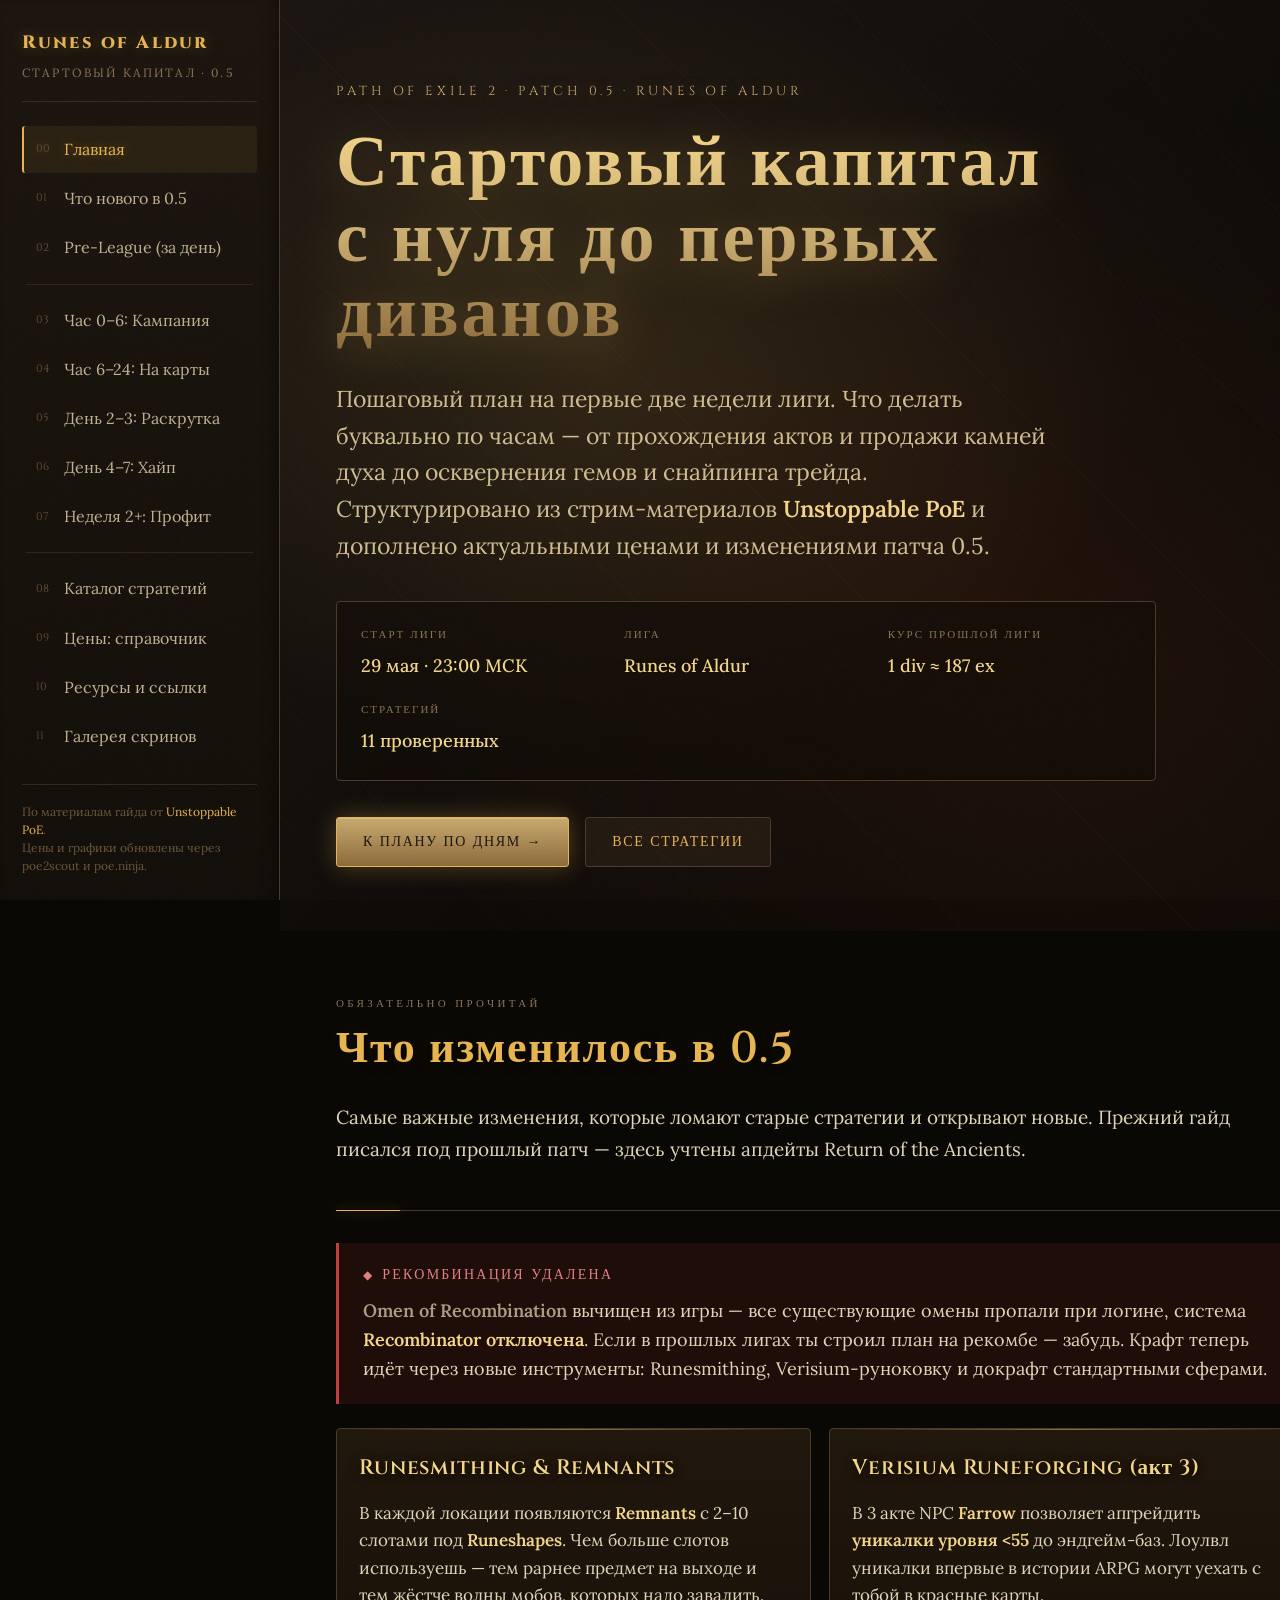
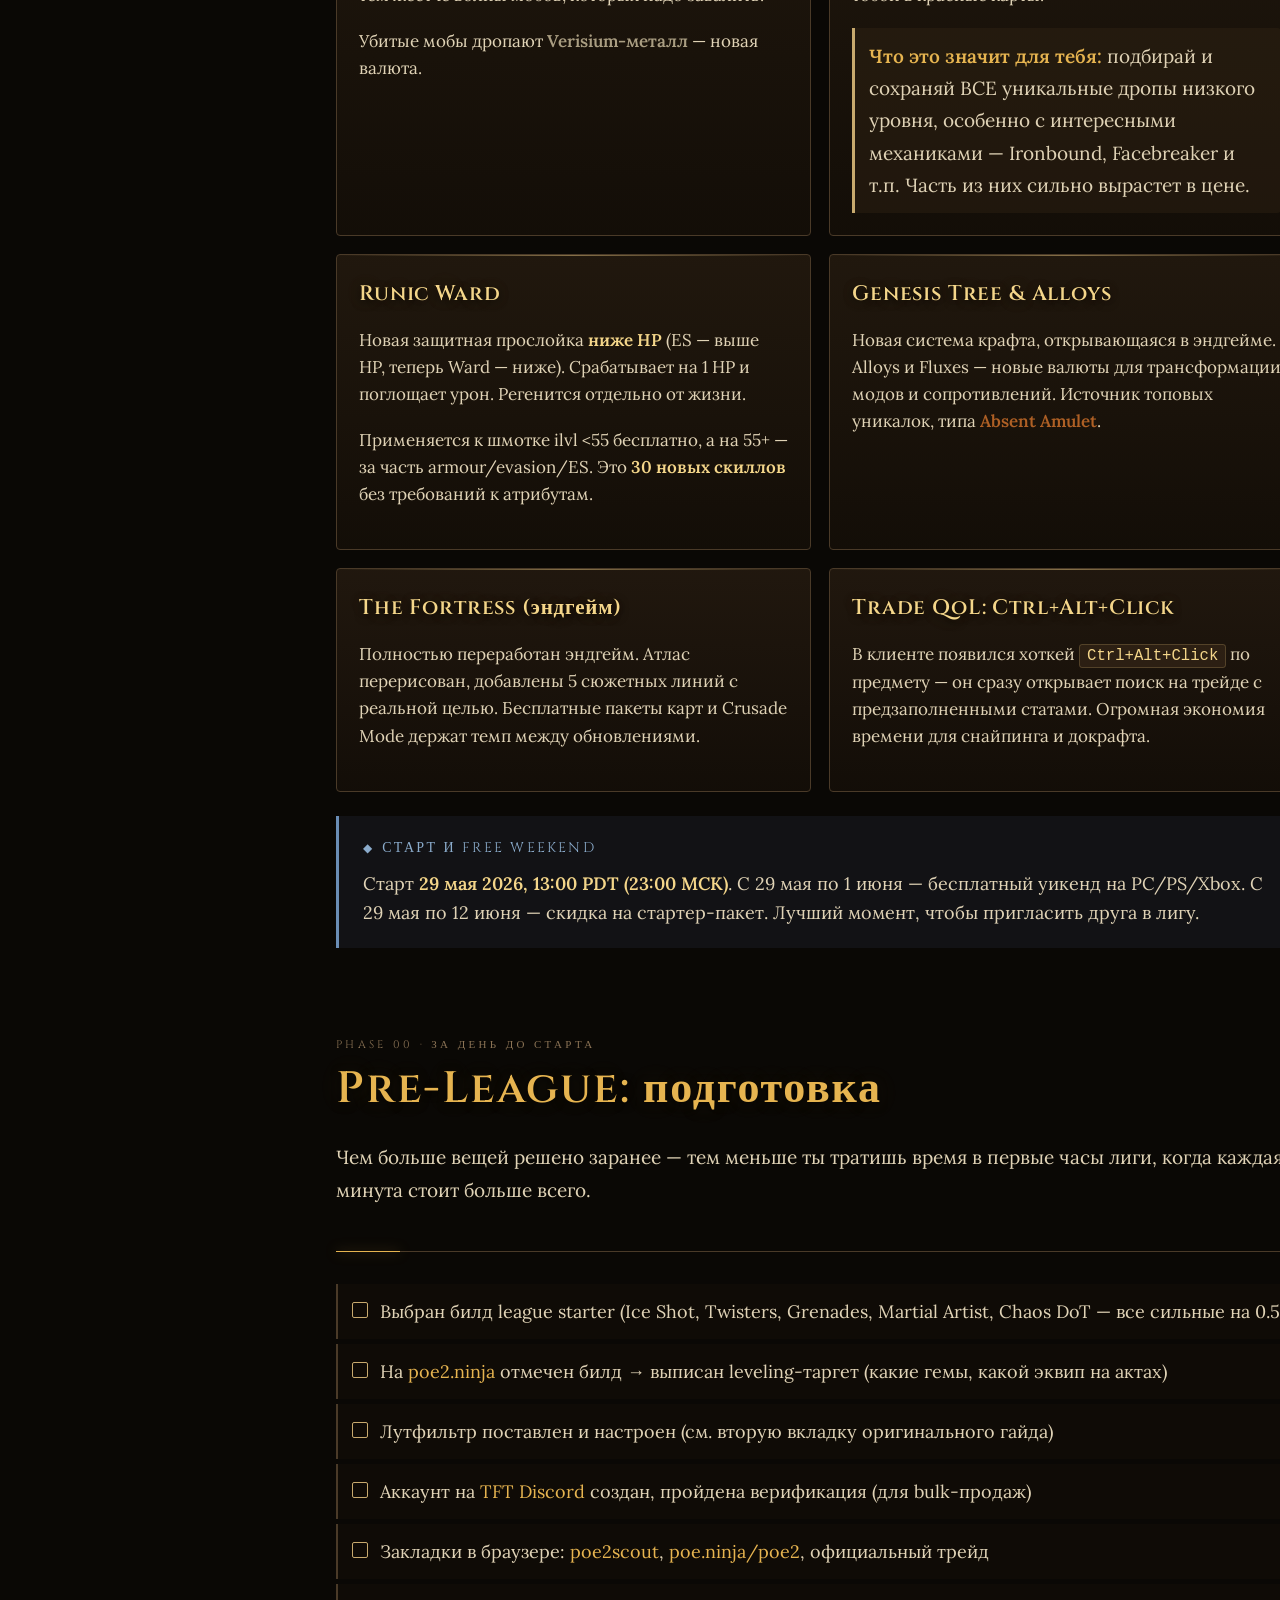
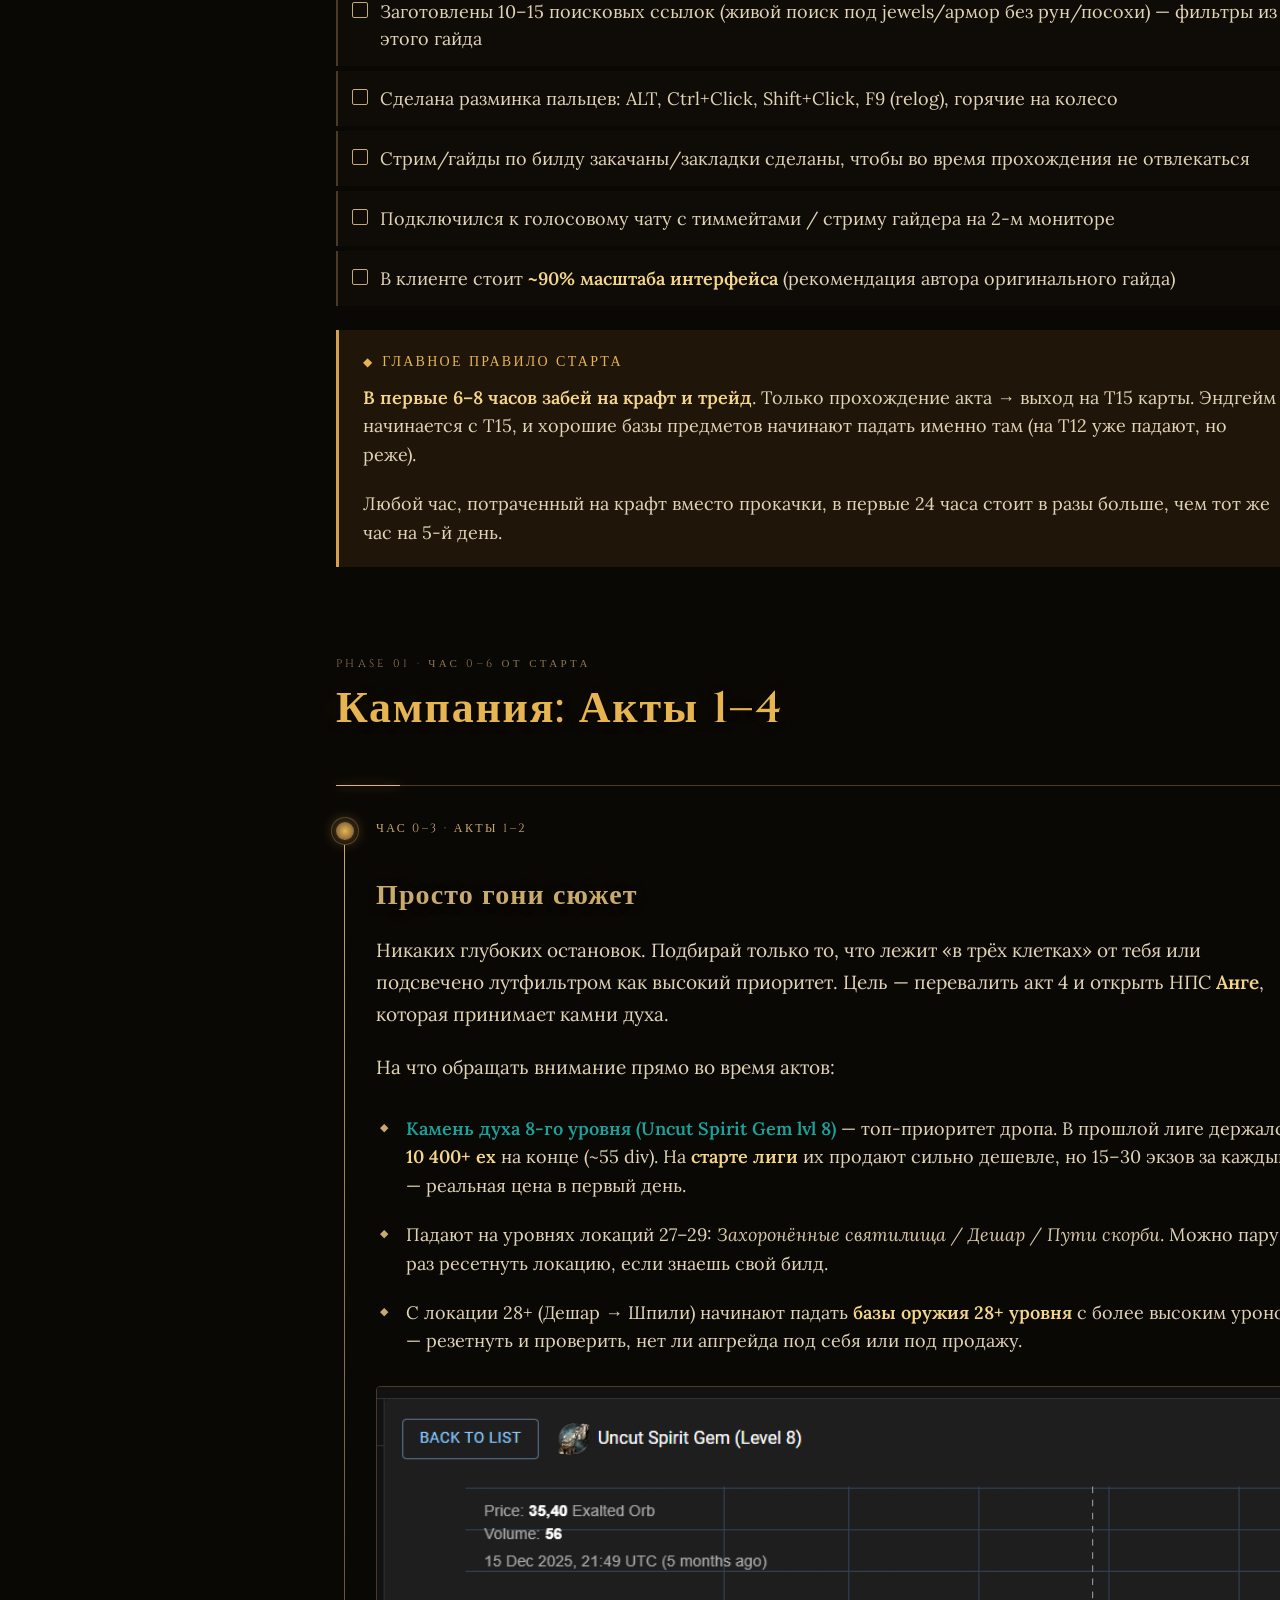
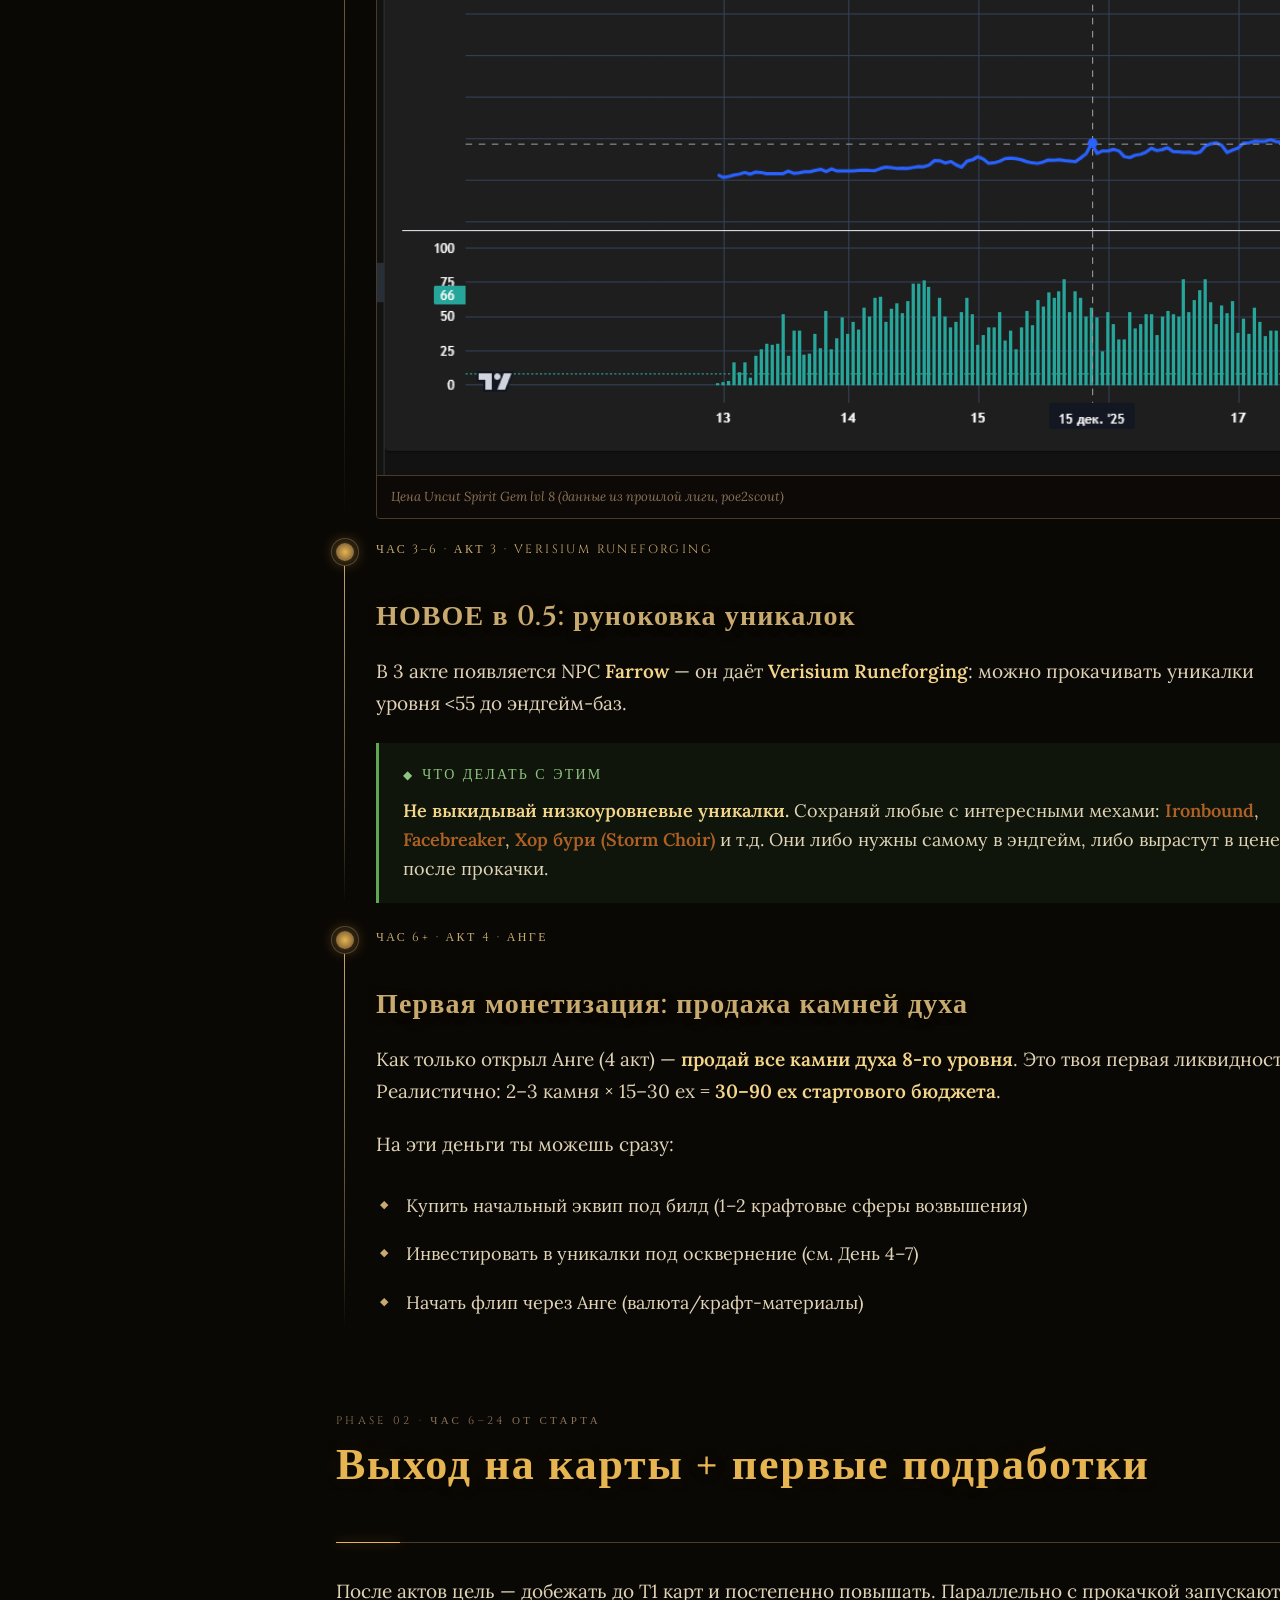
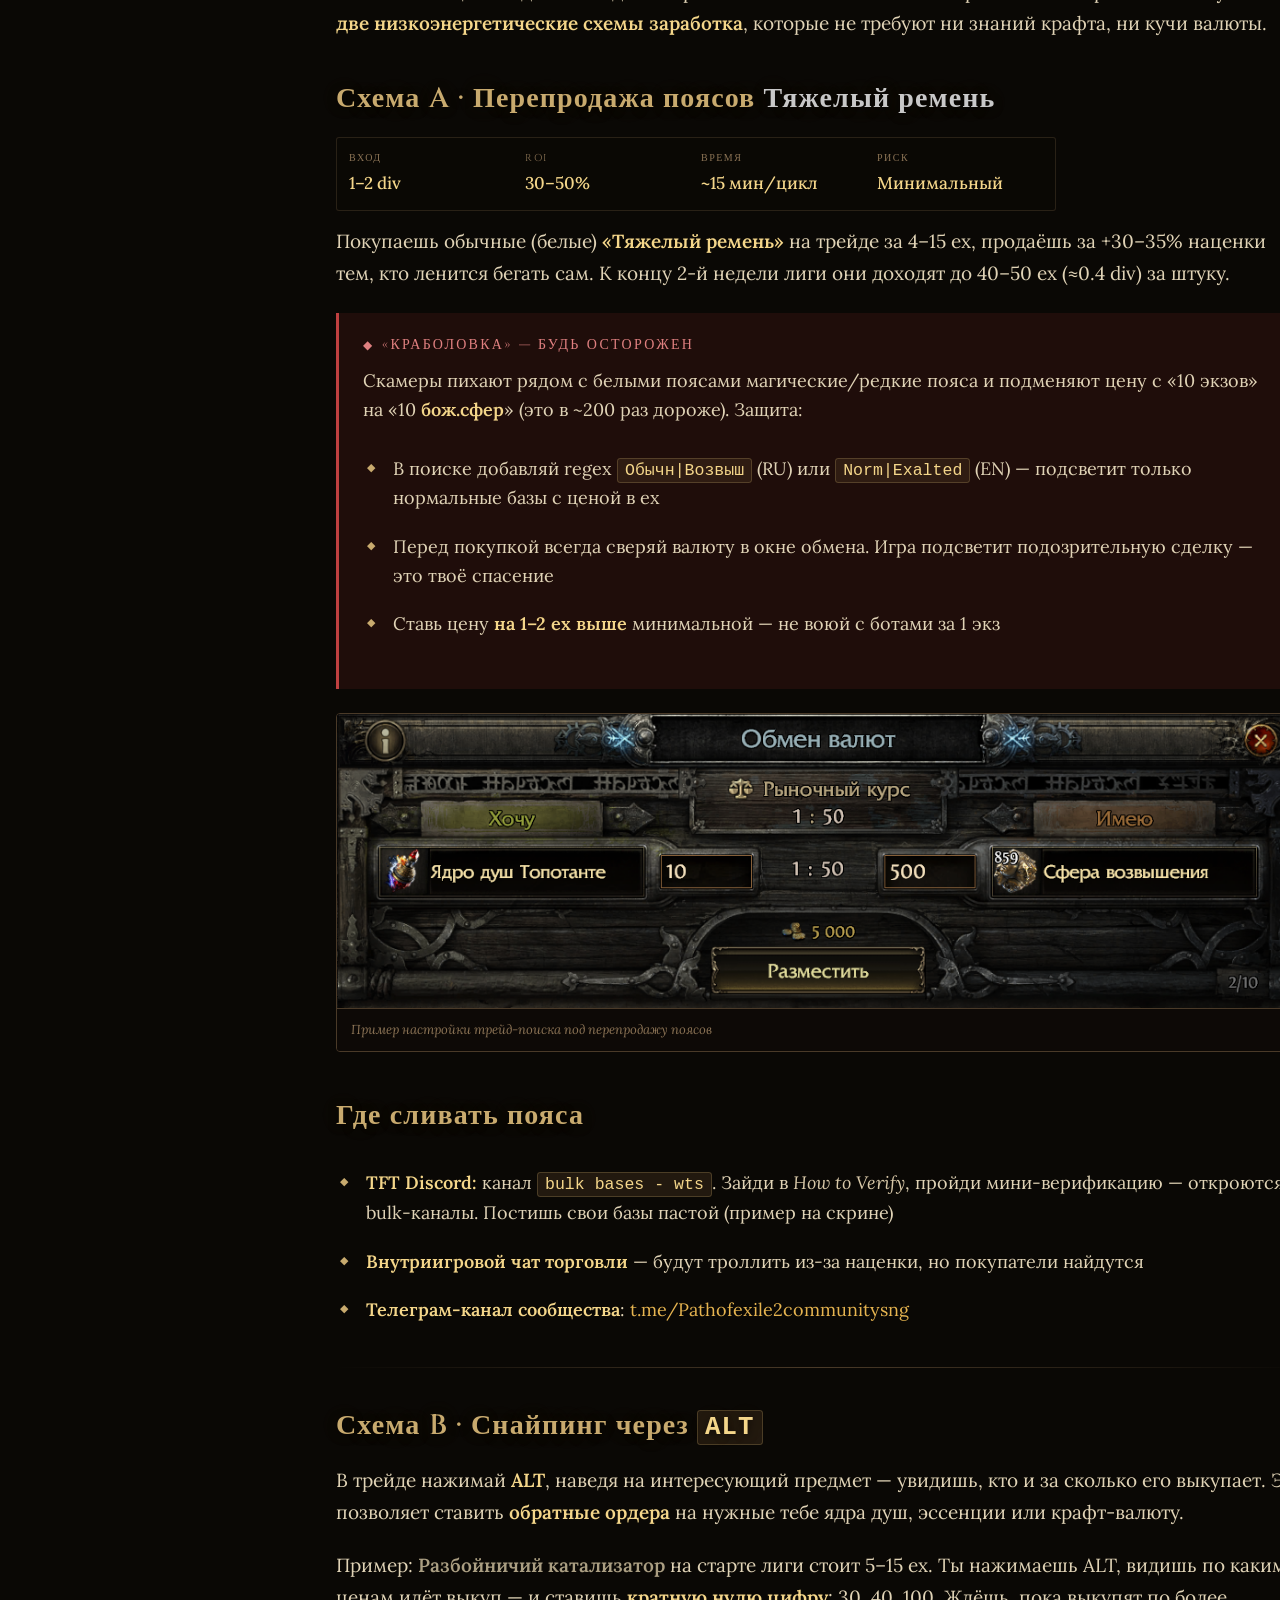
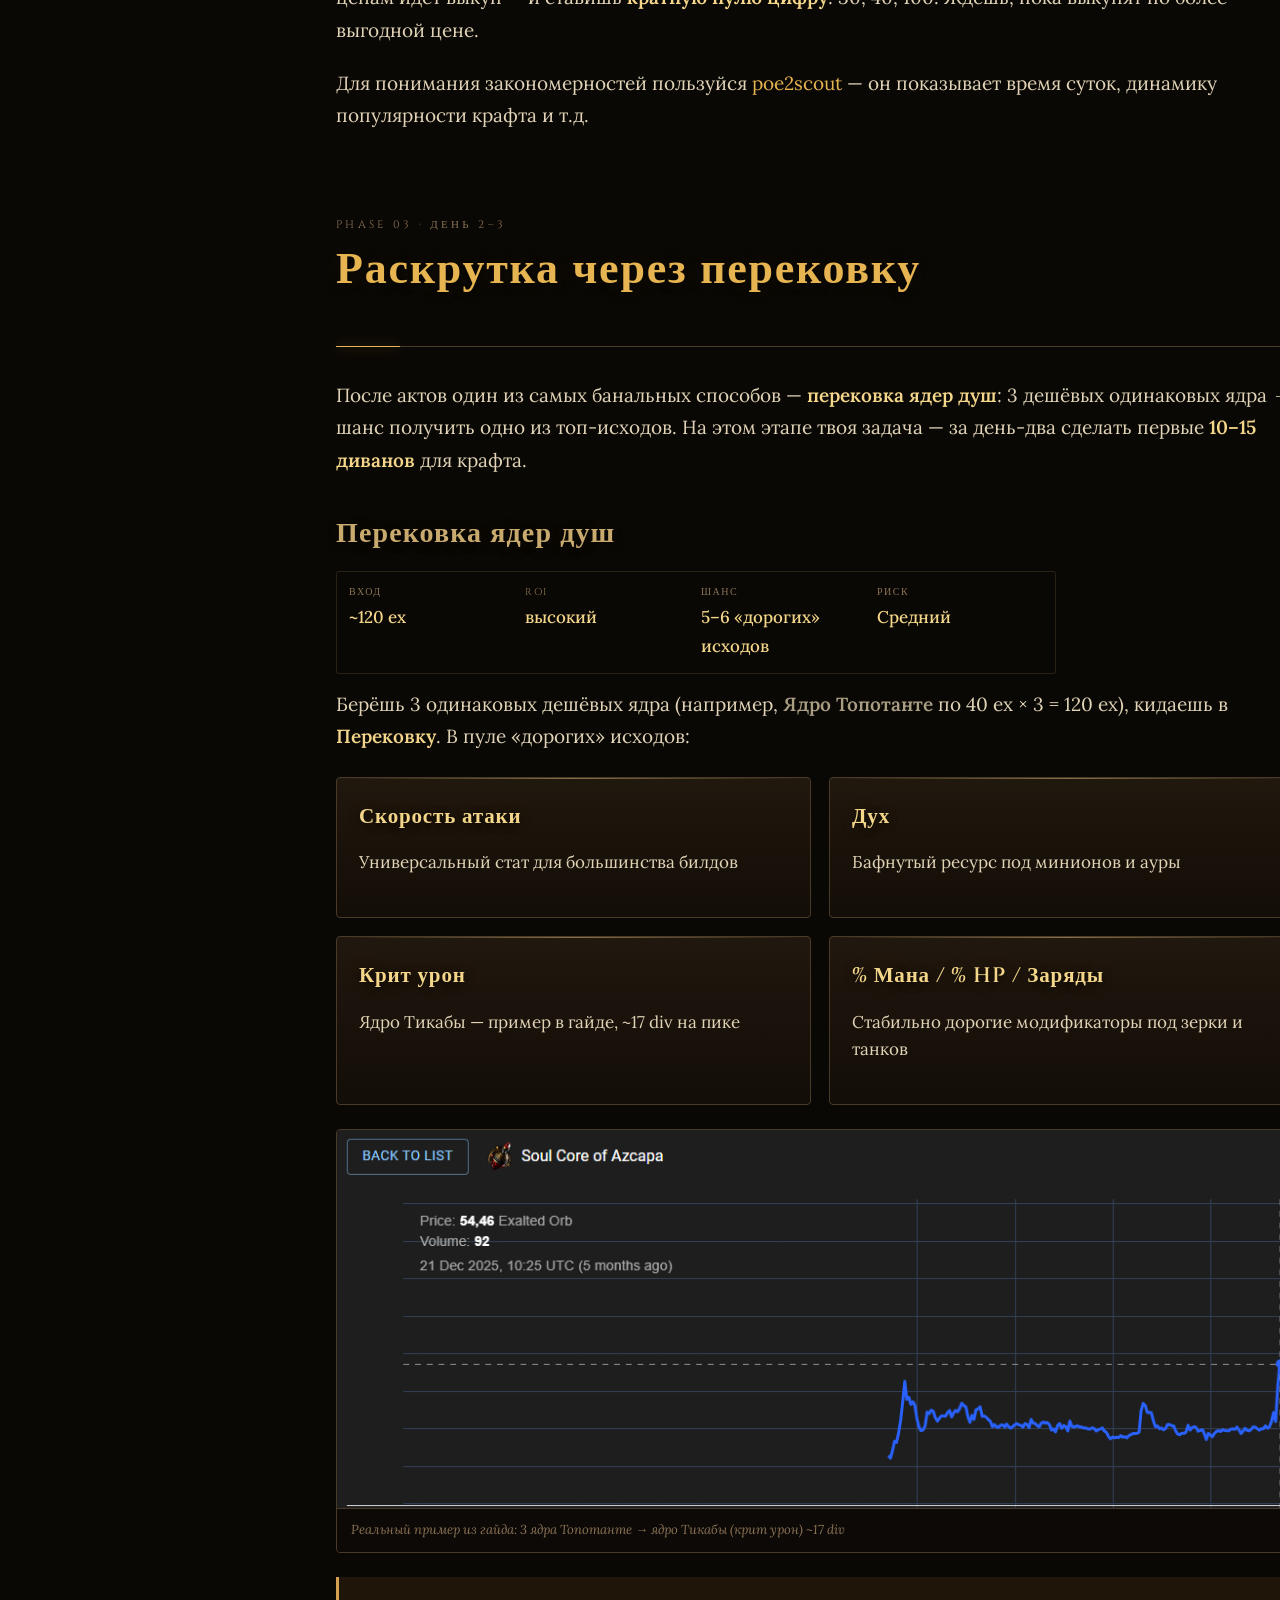
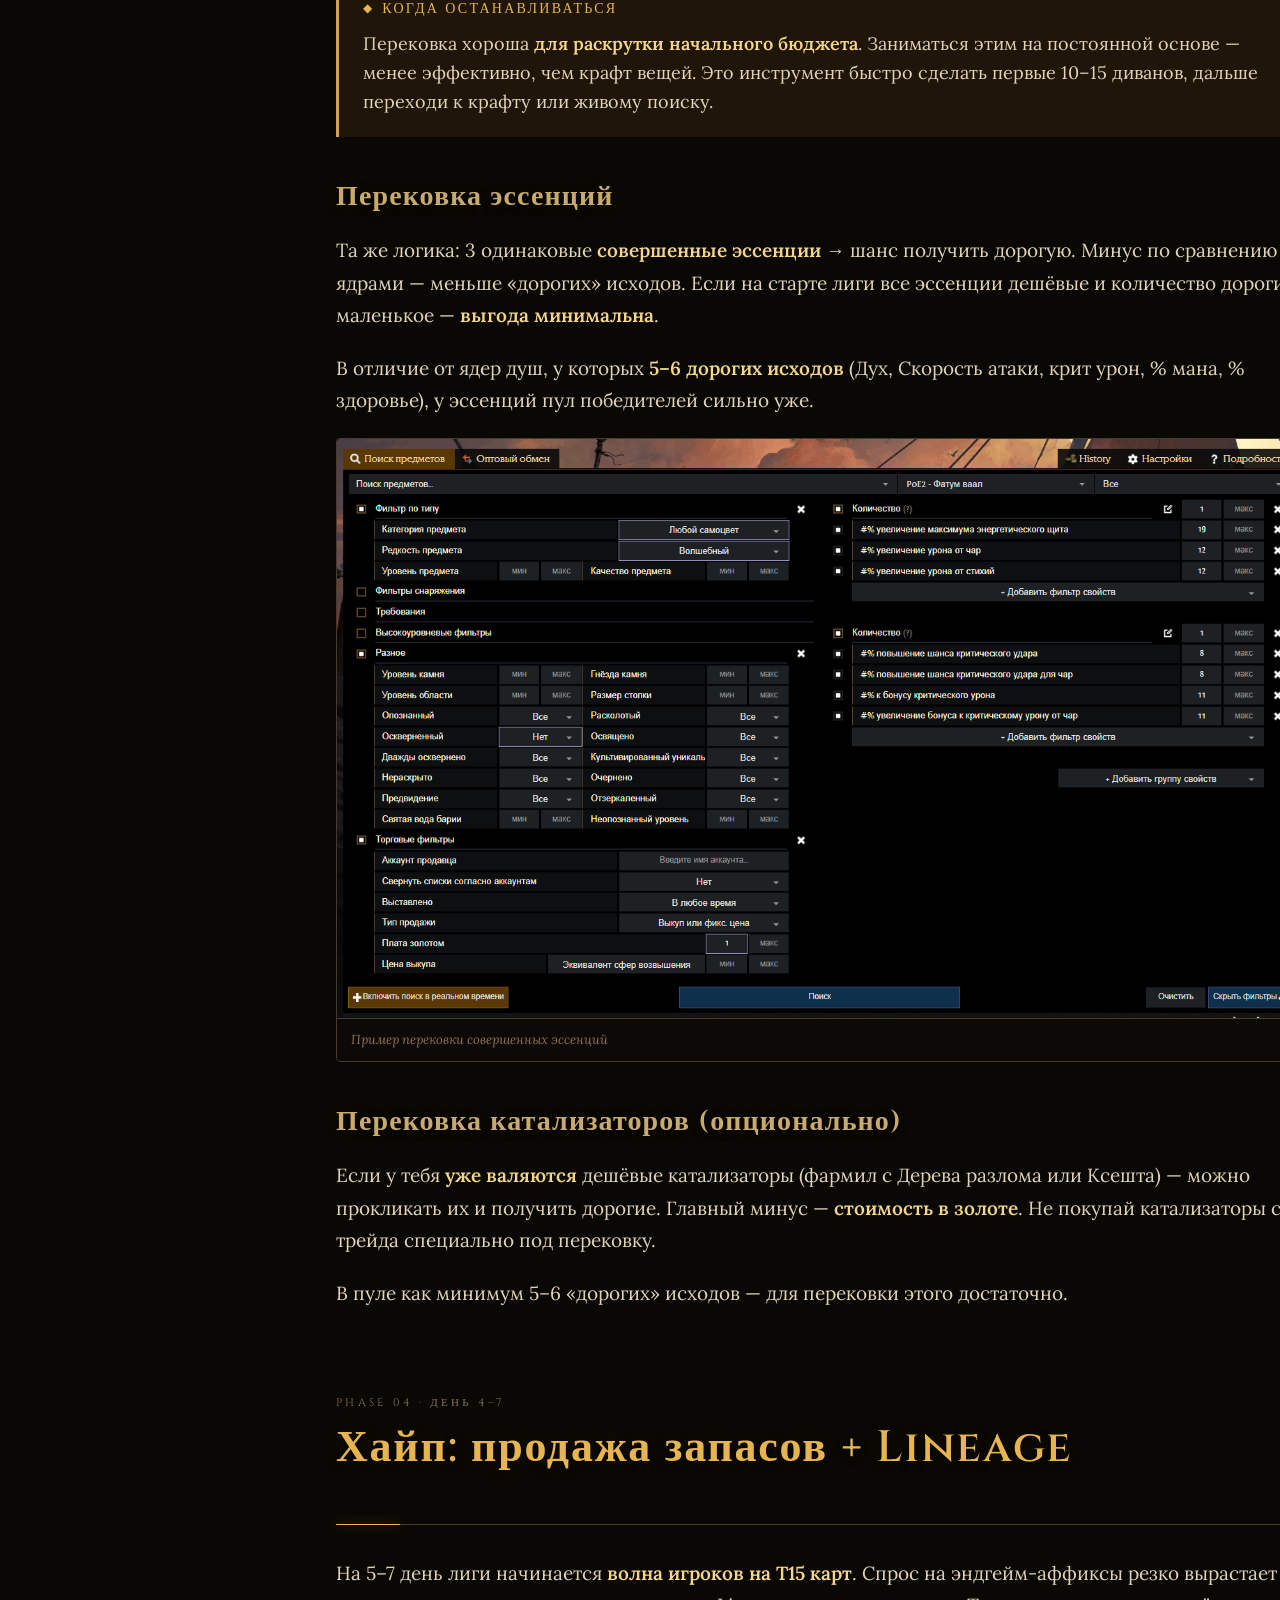
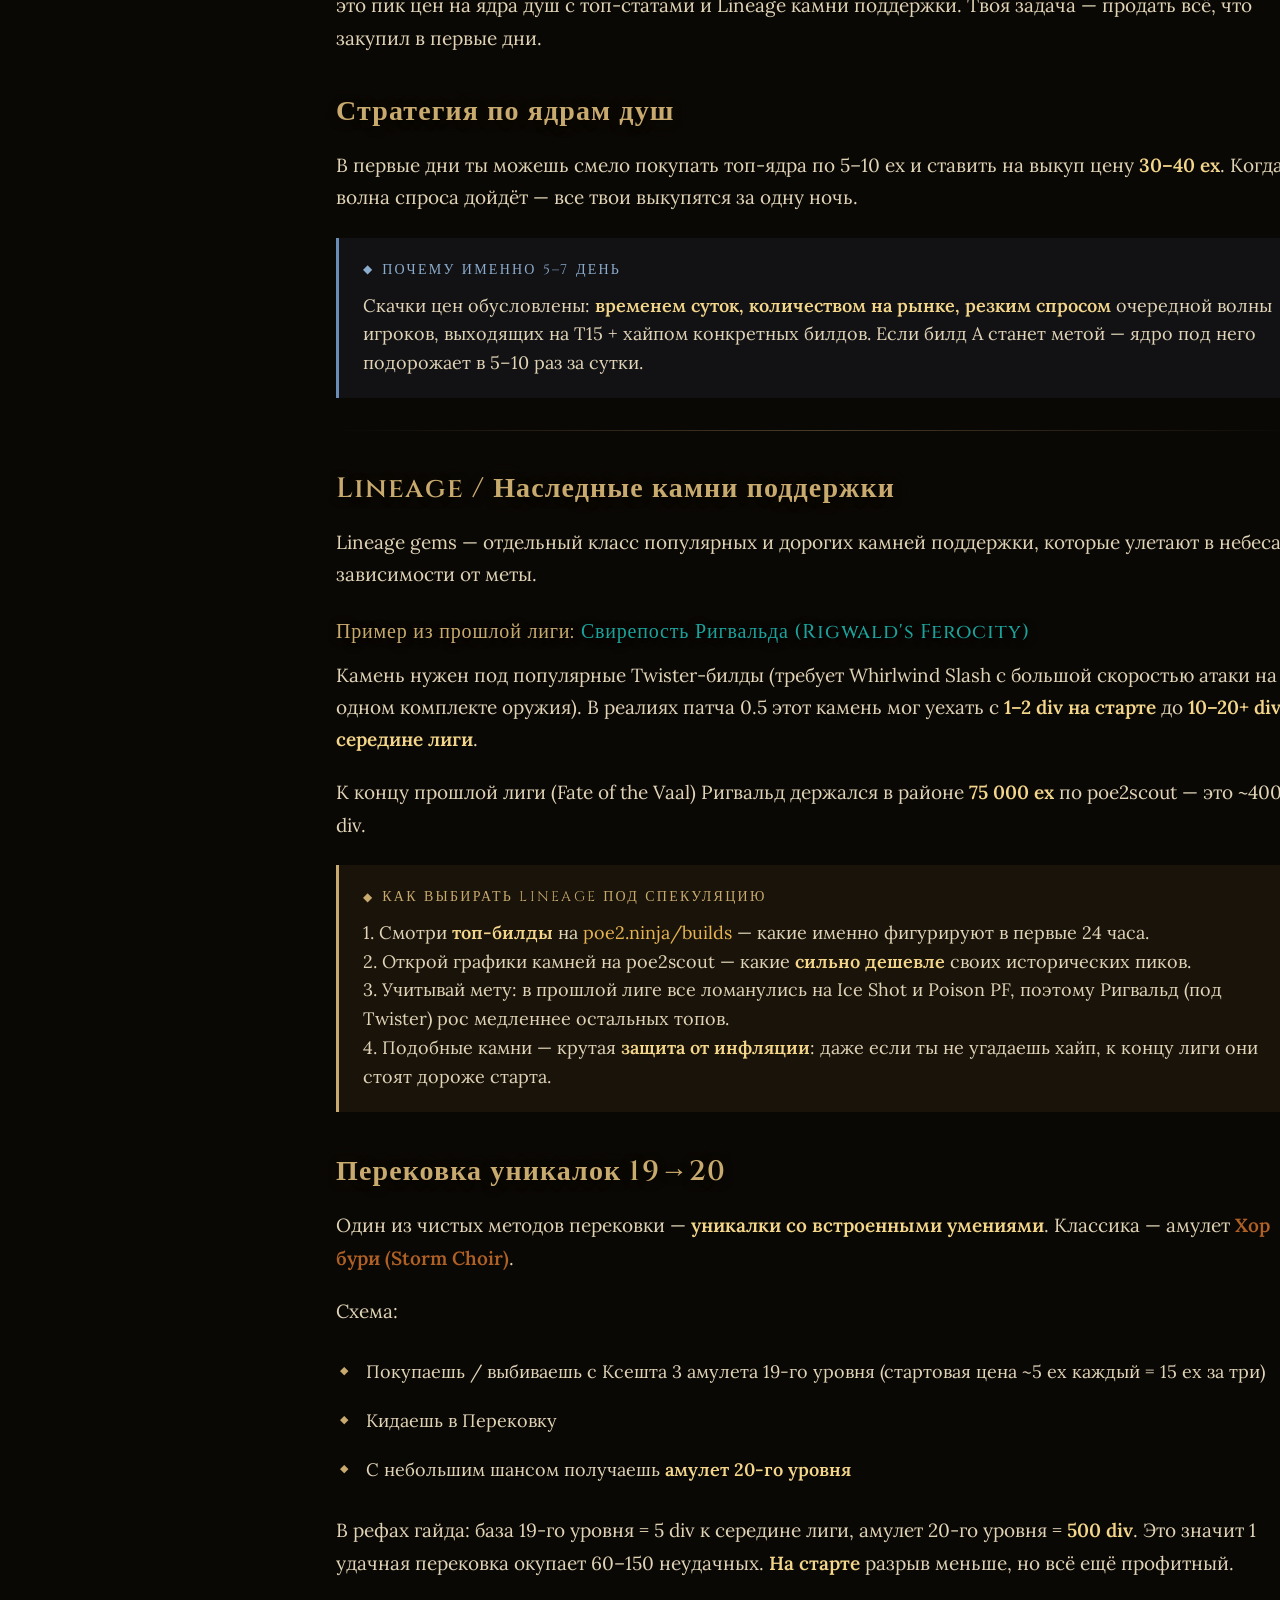
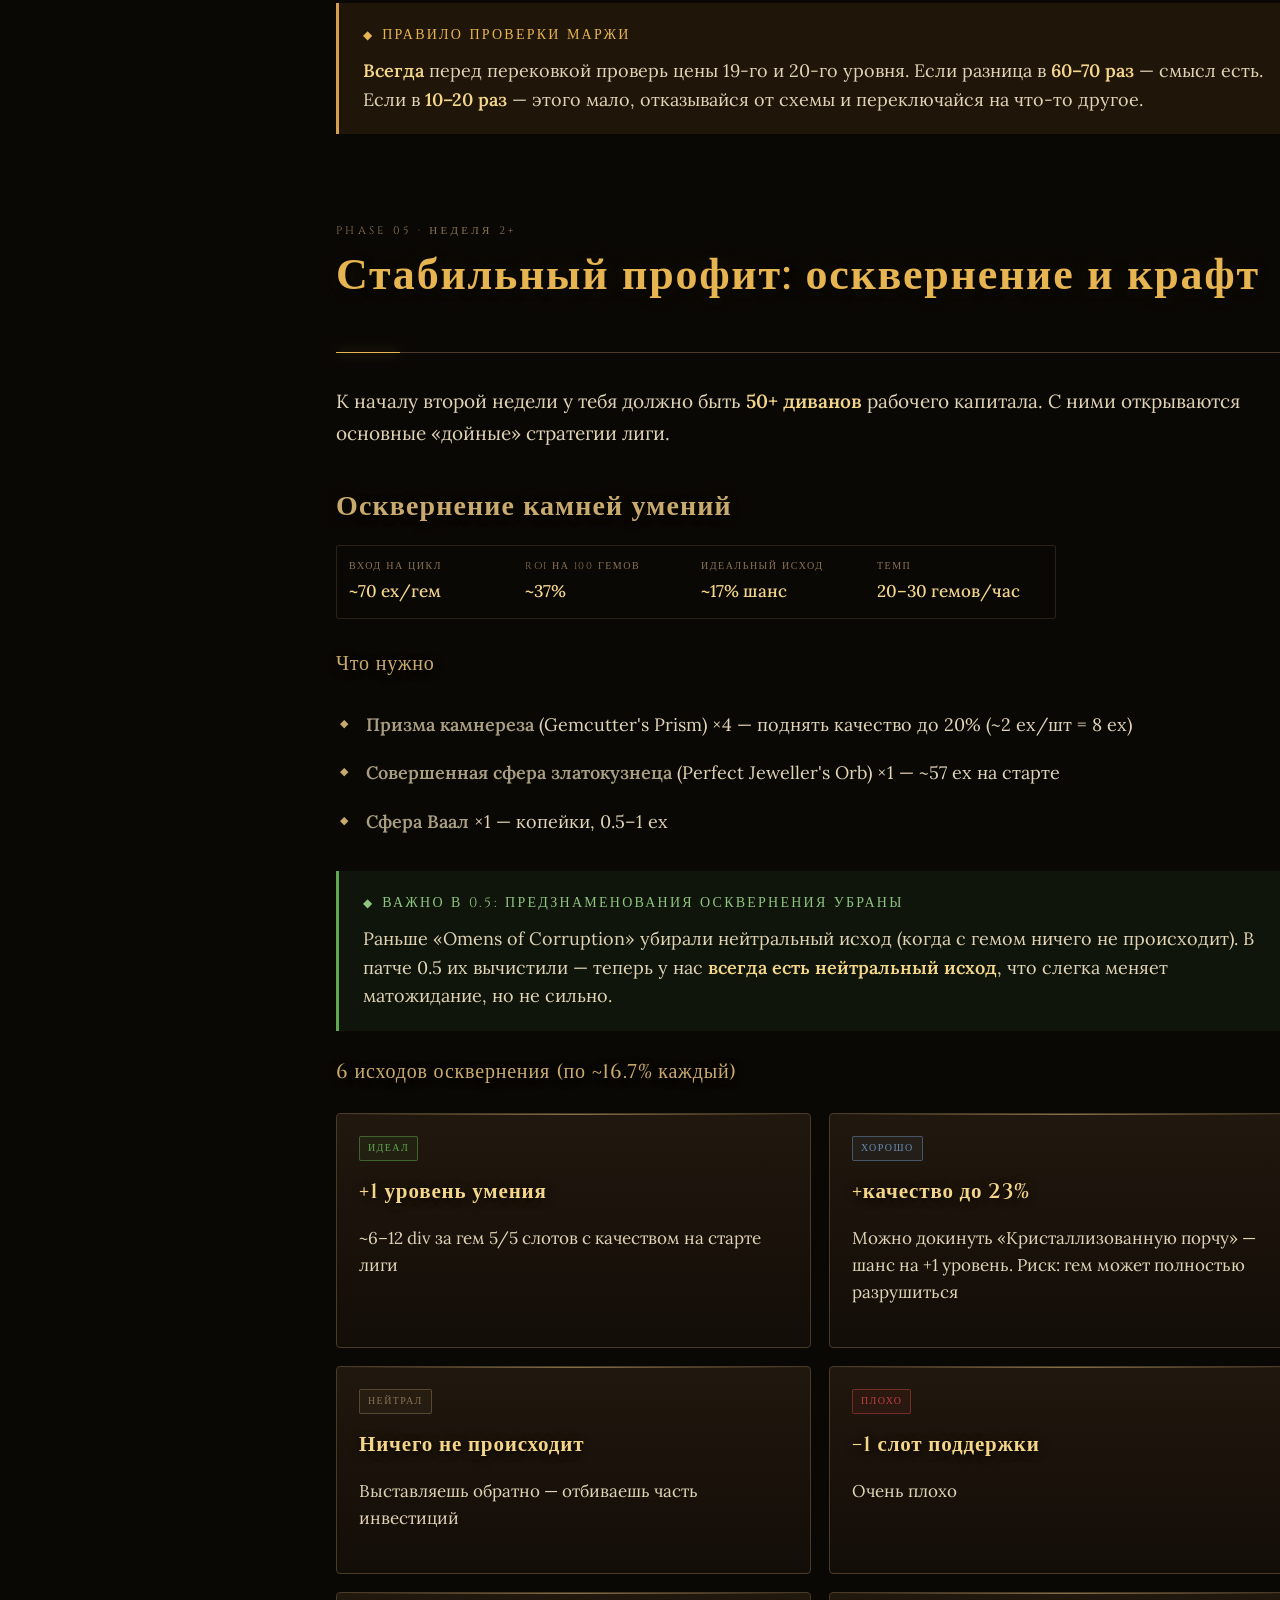
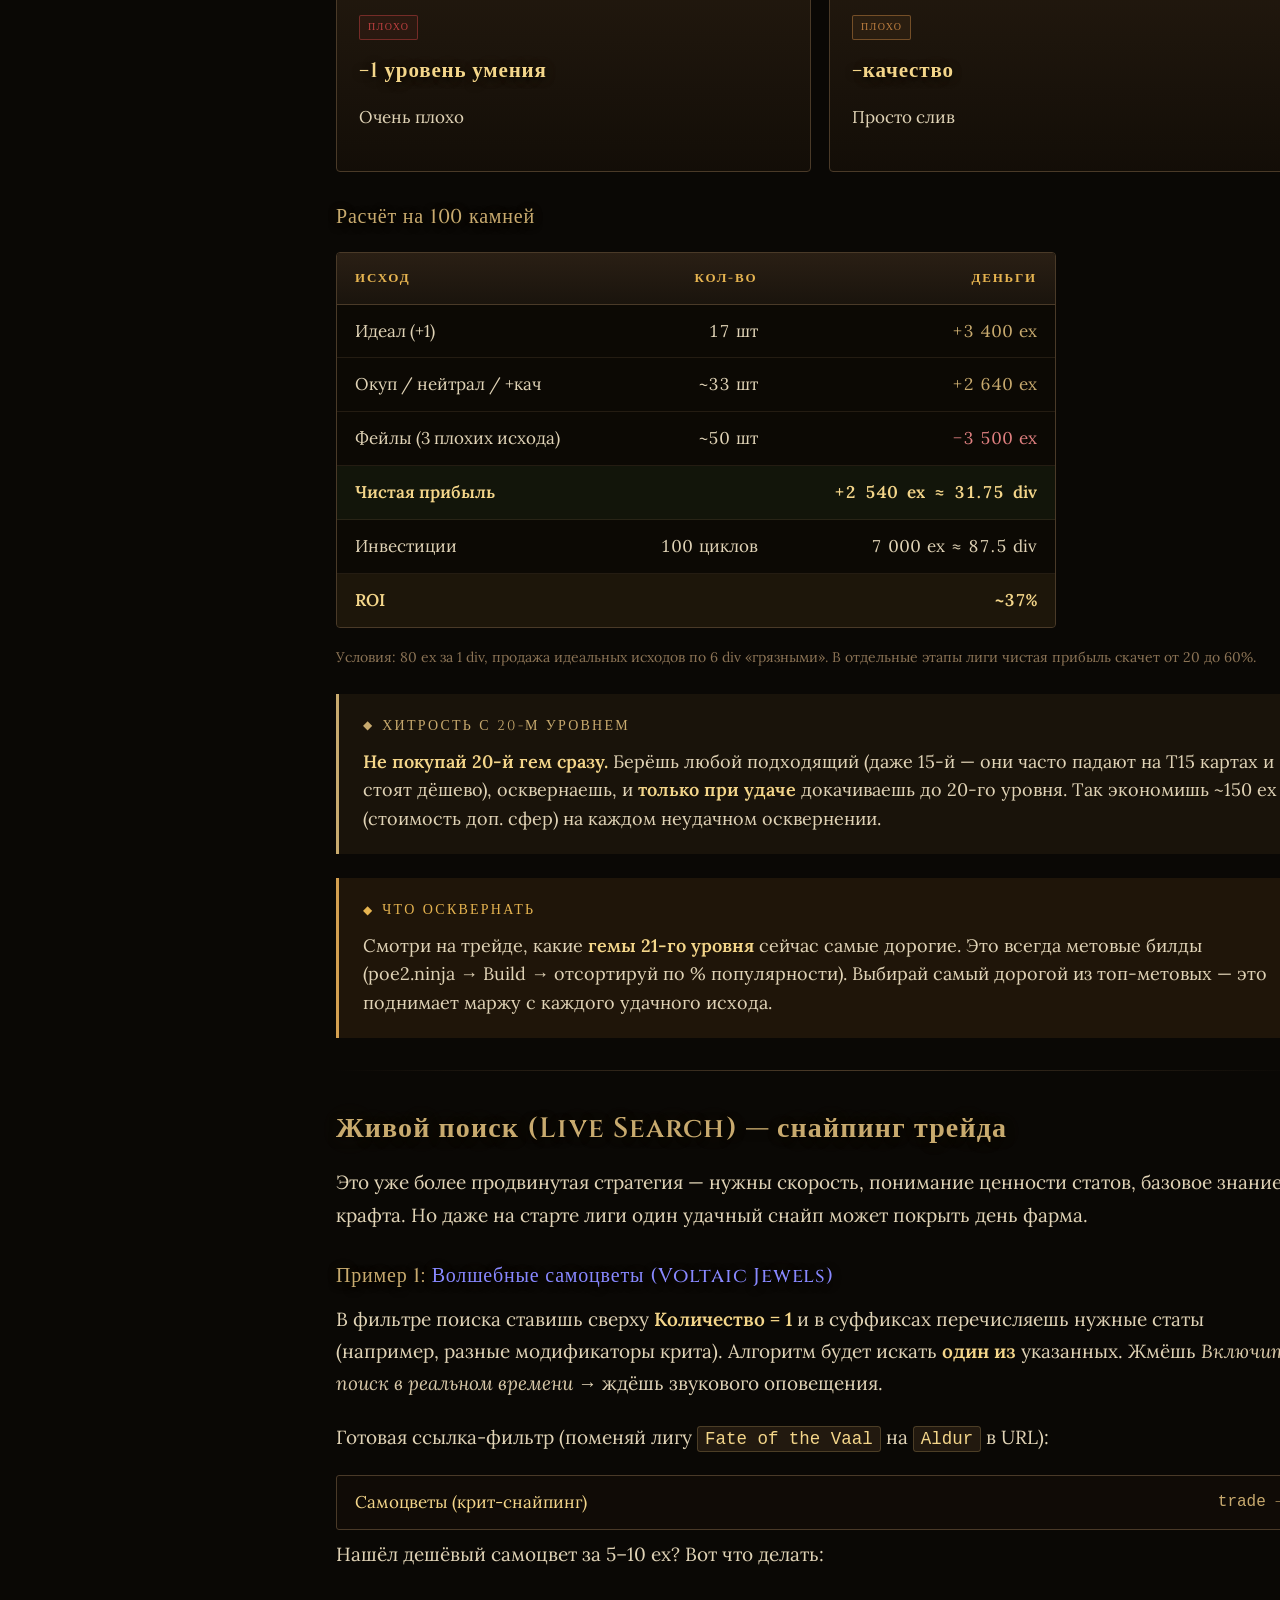
==== index.html @ 984a2844 "init: PoE 2 Runes of Aldur (0.5) starter capital guide" ====
<!DOCTYPE html>
<html lang="ru">
<head>
<meta charset="UTF-8">
<meta name="viewport" content="width=device-width, initial-scale=1.0">
<meta name="description" content="Path of Exile 2, патч 0.5 Runes of Aldur — гайд по стартовому капиталу: что делать по часам и дням лиги, чтобы быстрее всего нафармить первые диваны.">
<title>PoE 2 · Runes of Aldur (0.5) · Стартовый капитал — гайд по часам</title>
<link rel="preconnect" href="https://fonts.googleapis.com">
<link rel="preconnect" href="https://fonts.gstatic.com" crossorigin>
<link href="https://fonts.googleapis.com/css2?family=Cinzel:wght@400;500;600;700;800;900&family=Lora:ital,wght@0,400;0,500;0,600;0,700;1,400;1,500&display=swap" rel="stylesheet">
<link rel="stylesheet" href="assets/style.css">
</head>
<body>

<button class="mobile-toggle" id="mobileToggle" aria-label="Меню">☰</button>

<div class="app">

  <!-- ========== SIDEBAR ========== -->
  <aside class="sidebar" id="sidebar">
    <a href="#hero" class="brand">
      <span class="brand-title">Runes of Aldur</span>
      <span class="brand-subtitle">Стартовый капитал · 0.5</span>
    </a>
    <nav class="nav" id="nav">
      <a href="#hero"><span class="nav-num">00</span>Главная</a>
      <a href="#new-in-05"><span class="nav-num">01</span>Что нового в 0.5</a>
      <a href="#pre-league"><span class="nav-num">02</span>Pre-League (за день)</a>
      <div class="nav-divider"></div>
      <a href="#phase-1"><span class="nav-num">03</span>Час 0–6: Кампания</a>
      <a href="#phase-2"><span class="nav-num">04</span>Час 6–24: На карты</a>
      <a href="#phase-3"><span class="nav-num">05</span>День 2–3: Раскрутка</a>
      <a href="#phase-4"><span class="nav-num">06</span>День 4–7: Хайп</a>
      <a href="#phase-5"><span class="nav-num">07</span>Неделя 2+: Профит</a>
      <div class="nav-divider"></div>
      <a href="#strategies"><span class="nav-num">08</span>Каталог стратегий</a>
      <a href="#prices"><span class="nav-num">09</span>Цены: справочник</a>
      <a href="#resources"><span class="nav-num">10</span>Ресурсы и ссылки</a>
      <a href="#gallery"><span class="nav-num">11</span>Галерея скринов</a>
    </nav>
    <div class="sidebar-footer">
      По материалам гайда от <a href="https://t.me/unstoppablebtttw" target="_blank">Unstoppable PoE</a>.<br>
      Цены и графики обновлены через poe2scout и poe.ninja.
    </div>
  </aside>

  <!-- ========== MAIN ========== -->
  <main>

    <!-- HERO -->
    <section id="hero" class="hero">
      <div class="hero-bg"></div>
      <div class="hero-content">
        <div class="hero-eyebrow">PATH OF EXILE 2 · PATCH 0.5 · RUNES OF ALDUR</div>
        <h1>Стартовый капитал<br>с нуля до первых диванов</h1>
        <p class="hero-lead">
          Пошаговый план на первые две недели лиги. Что делать буквально по часам — от прохождения актов и продажи камней духа до осквернения гемов и снайпинга трейда. Структурировано из стрим-материалов <strong>Unstoppable PoE</strong> и дополнено актуальными ценами и изменениями патча 0.5.
        </p>
        <div class="hero-meta">
          <div class="meta-item">
            <div class="meta-label">Старт лиги</div>
            <div class="meta-value">29 мая · 23:00 МСК</div>
          </div>
          <div class="meta-item">
            <div class="meta-label">Лига</div>
            <div class="meta-value">Runes of Aldur</div>
          </div>
          <div class="meta-item">
            <div class="meta-label">Курс прошлой лиги</div>
            <div class="meta-value">1 div ≈ 187 ex</div>
          </div>
          <div class="meta-item">
            <div class="meta-label">Стратегий</div>
            <div class="meta-value">11 проверенных</div>
          </div>
        </div>
        <div class="hero-cta">
          <a href="#pre-league" class="btn btn-primary">К плану по дням →</a>
          <a href="#strategies" class="btn btn-secondary">Все стратегии</a>
        </div>
      </div>
    </section>

    <!-- ============== WHAT'S NEW IN 0.5 ============== -->
    <section id="new-in-05">
      <header class="section-header">
        <div class="section-eyebrow">Обязательно прочитай</div>
        <h2>Что изменилось в 0.5</h2>
        <p>Самые важные изменения, которые ломают старые стратегии и открывают новые. Прежний гайд писался под прошлый патч — здесь учтены апдейты Return of the Ancients.</p>
      </header>

      <div class="callout danger">
        <div class="callout-title">Рекомбинация удалена</div>
        <p>
          <span class="item-currency">Omen of Recombination</span> вычищен из игры — все существующие омены пропали при логине, система <strong>Recombinator отключена</strong>. Если в прошлых лигах ты строил план на рекомбе — забудь. Крафт теперь идёт через новые инструменты: Runesmithing, Verisium-руноковку и докрафт стандартными сферами.
        </p>
      </div>

      <div class="cards-grid">
        <div class="card">
          <h3>Runesmithing &amp; Remnants</h3>
          <p>В каждой локации появляются <strong>Remnants</strong> с 2–10 слотами под <strong>Runeshapes</strong>. Чем больше слотов используешь — тем рарнее предмет на выходе и тем жёстче волны мобов, которых надо завалить.</p>
          <p>Убитые мобы дропают <strong class="item-currency">Verisium-металл</strong> — новая валюта.</p>
        </div>

        <div class="card">
          <h3>Verisium Runeforging (акт 3)</h3>
          <p>В 3 акте NPC <strong>Farrow</strong> позволяет апгрейдить <strong>уникалки уровня &lt;55</strong> до эндгейм-баз. Лоулвл уникалки впервые в истории ARPG могут уехать с тобой в красные карты.</p>
          <div class="callout tip" style="margin: 12px 0 0 0; padding: 12px 14px;">
            <strong style="color:#e6b450">Что это значит для тебя:</strong> подбирай и сохраняй ВСЕ уникальные дропы низкого уровня, особенно с интересными механиками — Ironbound, Facebreaker и т.п. Часть из них сильно вырастет в цене.
          </div>
        </div>

        <div class="card">
          <h3>Runic Ward</h3>
          <p>Новая защитная прослойка <strong>ниже HP</strong> (ES — выше HP, теперь Ward — ниже). Срабатывает на 1 HP и поглощает урон. Регенится отдельно от жизни.</p>
          <p>Применяется к шмотке ilvl &lt;55 бесплатно, а на 55+ — за часть armour/evasion/ES. Это <strong>30 новых скиллов</strong> без требований к атрибутам.</p>
        </div>

        <div class="card">
          <h3>Genesis Tree &amp; Alloys</h3>
          <p>Новая система крафта, открывающаяся в эндгейме. Alloys и Fluxes — новые валюты для трансформации модов и сопротивлений. Источник топовых уникалок, типа <span class="item-unique">Absent Amulet</span>.</p>
        </div>

        <div class="card">
          <h3>The Fortress (эндгейм)</h3>
          <p>Полностью переработан эндгейм. Атлас перерисован, добавлены 5 сюжетных линий с реальной целью. Бесплатные пакеты карт и Crusade Mode держат темп между обновлениями.</p>
        </div>

        <div class="card">
          <h3>Trade QoL: Ctrl+Alt+Click</h3>
          <p>В клиенте появился хоткей <kbd>Ctrl+Alt+Click</kbd> по предмету — он сразу открывает поиск на трейде с предзаполненными статами. Огромная экономия времени для снайпинга и докрафта.</p>
        </div>
      </div>

      <div class="callout info">
        <div class="callout-title">Старт и free weekend</div>
        <p>
          Старт <strong>29 мая 2026, 13:00 PDT (23:00 МСК)</strong>. С 29 мая по 1 июня — бесплатный уикенд на PC/PS/Xbox. С 29 мая по 12 июня — скидка на стартер-пакет. Лучший момент, чтобы пригласить друга в лигу.
        </p>
      </div>
    </section>

    <!-- ============== PRE-LEAGUE ============== -->
    <section id="pre-league">
      <header class="section-header">
        <div class="section-eyebrow">Phase 00 · За день до старта</div>
        <h2>Pre-League: подготовка</h2>
        <p>Чем больше вещей решено заранее — тем меньше ты тратишь время в первые часы лиги, когда каждая минута стоит больше всего.</p>
      </header>

      <ul class="checklist" id="prelaunchList">
        <li>Выбран билд league starter (Ice Shot, Twisters, Grenades, Martial Artist, Chaos DoT — все сильные на 0.5)</li>
        <li>На <a href="https://poe2.ninja" target="_blank">poe2.ninja</a> отмечен билд → выписан leveling-таргет (какие гемы, какой эквип на актах)</li>
        <li>Лутфильтр поставлен и настроен (см. вторую вкладку оригинального гайда)</li>
        <li>Аккаунт на <a href="https://discord.gg/bRw4dQxvDZ" target="_blank">TFT Discord</a> создан, пройдена верификация (для bulk-продаж)</li>
        <li>Закладки в браузере: <a href="https://poe2scout.com" target="_blank">poe2scout</a>, <a href="https://poe.ninja/poe2/economy" target="_blank">poe.ninja/poe2</a>, официальный трейд</li>
        <li>Заготовлены 10–15 поисковых ссылок (живой поиск под jewels/армор без рун/посохи) — фильтры из этого гайда</li>
        <li>Сделана разминка пальцев: ALT, Ctrl+Click, Shift+Click, F9 (relog), горячие на колесо</li>
        <li>Стрим/гайды по билду закачаны/закладки сделаны, чтобы во время прохождения не отвлекаться</li>
        <li>Подключился к голосовому чату с тиммейтами / стриму гайдера на 2-м мониторе</li>
        <li>В клиенте стоит <strong>~90% масштаба интерфейса</strong> (рекомендация автора оригинального гайда)</li>
      </ul>

      <div class="callout warn">
        <div class="callout-title">Главное правило старта</div>
        <p>
          <strong>В первые 6–8 часов забей на крафт и трейд</strong>. Только прохождение акта → выход на T15 карты. Эндгейм начинается с T15, и хорошие базы предметов начинают падать именно там (на T12 уже падают, но реже).
        </p>
        <p>
          Любой час, потраченный на крафт вместо прокачки, в первые 24 часа стоит в разы больше, чем тот же час на 5-й день.
        </p>
      </div>
    </section>

    <!-- ============== PHASE 1 ============== -->
    <section id="phase-1">
      <header class="section-header">
        <div class="section-eyebrow">Phase 01 · Час 0–6 от старта</div>
        <h2>Кампания: Акты 1–4</h2>
      </header>

      <div class="phase">
        <div class="phase-marker"></div>
        <div class="phase-time">Час 0–3 · Акты 1–2</div>
        <h3>Просто гони сюжет</h3>
        <p>
          Никаких глубоких остановок. Подбирай только то, что лежит «в трёх клетках» от тебя или подсвечено лутфильтром как высокий приоритет. Цель — перевалить акт 4 и открыть НПС <strong>Анге</strong>, которая принимает камни духа.
        </p>
        <p>На что обращать внимание прямо во время актов:</p>
        <ul class="guide-list">
          <li><strong class="item-gem">Камень духа 8-го уровня (Uncut Spirit Gem lvl 8)</strong> — топ-приоритет дропа. В прошлой лиге держался <strong>10 400+ ex</strong> на конце (~55 div). На <strong>старте лиги</strong> их продают сильно дешевле, но 15–30 экзов за каждый — реальная цена в первый день.</li>
          <li>Падают на уровнях локаций 27–29: <em>Захоронённые святилища / Дешар / Пути скорби</em>. Можно пару раз ресетнуть локацию, если знаешь свой билд.</li>
          <li>С локации 28+ (Дешар → Шпили) начинают падать <strong>базы оружия 28+ уровня</strong> с более высоким уроном — резетнуть и проверить, нет ли апгрейда под себя или под продажу.</li>
        </ul>
        <figure class="fig">
          <img src="images/image1.png" loading="lazy" alt="Скриншот цены камня духа 8-го уровня">
          <figcaption>Цена Uncut Spirit Gem lvl 8 (данные из прошлой лиги, poe2scout)</figcaption>
        </figure>
      </div>

      <div class="phase">
        <div class="phase-marker"></div>
        <div class="phase-time">Час 3–6 · Акт 3 · Verisium Runeforging</div>
        <h3>НОВОЕ в 0.5: руноковка уникалок</h3>
        <p>
          В 3 акте появляется NPC <strong>Farrow</strong> — он даёт <strong>Verisium Runeforging</strong>: можно прокачивать уникалки уровня &lt;55 до эндгейм-баз.
        </p>
        <div class="callout success">
          <div class="callout-title">Что делать с этим</div>
          <p>
            <strong>Не выкидывай низкоуровневые уникалки.</strong> Сохраняй любые с интересными мехами: <span class="item-unique">Ironbound</span>, <span class="item-unique">Facebreaker</span>, <span class="item-unique">Хор бури (Storm Choir)</span> и т.д. Они либо нужны самому в эндгейм, либо вырастут в цене после прокачки.
          </p>
        </div>
      </div>

      <div class="phase">
        <div class="phase-marker"></div>
        <div class="phase-time">Час 6+ · Акт 4 · Анге</div>
        <h3>Первая монетизация: продажа камней духа</h3>
        <p>
          Как только открыл Анге (4 акт) — <strong>продай все камни духа 8-го уровня</strong>. Это твоя первая ликвидность. Реалистично: 2–3 камня × 15–30 ex = <strong>30–90 ex стартового бюджета</strong>.
        </p>
        <p>На эти деньги ты можешь сразу:</p>
        <ul class="guide-list">
          <li>Купить начальный эквип под билд (1–2 крафтовые сферы возвышения)</li>
          <li>Инвестировать в уникалки под осквернение (см. День 4–7)</li>
          <li>Начать флип через Анге (валюта/крафт-материалы)</li>
        </ul>
      </div>
    </section>

    <!-- ============== PHASE 2 ============== -->
    <section id="phase-2">
      <header class="section-header">
        <div class="section-eyebrow">Phase 02 · Час 6–24 от старта</div>
        <h2>Выход на карты + первые подработки</h2>
      </header>

      <p>
        После актов цель — добежать до T1 карт и постепенно повышать. Параллельно с прокачкой запускаются <strong>две низкоэнергетические схемы заработка</strong>, которые не требуют ни знаний крафта, ни кучи валюты.
      </p>

      <h3 style="margin-top: 36px;">Схема A · Перепродажа поясов <span class="item-normal">Тяжелый ремень</span></h3>
      <div class="metrics" style="grid-template-columns: repeat(4, 1fr); max-width: 720px;">
        <div><div class="metric-label">Вход</div><div class="metric-value">1–2 div</div></div>
        <div><div class="metric-label">ROI</div><div class="metric-value">30–50%</div></div>
        <div><div class="metric-label">Время</div><div class="metric-value">~15 мин/цикл</div></div>
        <div><div class="metric-label">Риск</div><div class="metric-value">Минимальный</div></div>
      </div>
      <p>
        Покупаешь обычные (белые) <strong>«Тяжелый ремень»</strong> на трейде за 4–15 ex, продаёшь за +30–35% наценки тем, кто ленится бегать сам. К концу 2-й недели лиги они доходят до 40–50 ex (≈0.4 div) за штуку.
      </p>
      <div class="callout danger">
        <div class="callout-title">«Краболовка» — будь осторожен</div>
        <p>
          Скамеры пихают рядом с белыми поясами магические/редкие пояса и подменяют цену с «10 экзов» на «10 <strong>бож.сфер</strong>» (это в ~200 раз дороже). Защита:
        </p>
        <ul class="guide-list" style="margin-top: 8px;">
          <li>В поиске добавляй regex <code>Обычн|Возвыш</code> (RU) или <code>Norm|Exalted</code> (EN) — подсветит только нормальные базы с ценой в ex</li>
          <li>Перед покупкой всегда сверяй валюту в окне обмена. Игра подсветит подозрительную сделку — это твоё спасение</li>
          <li>Ставь цену <strong>на 1–2 ex выше</strong> минимальной — не воюй с ботами за 1 экз</li>
        </ul>
      </div>

      <figure class="fig">
        <img src="images/image10.png" loading="lazy" alt="Пример торгового поиска по поясам">
        <figcaption>Пример настройки трейд-поиска под перепродажу поясов</figcaption>
      </figure>

      <h3 style="margin-top: 40px;">Где сливать пояса</h3>
      <ol class="guide-list">
        <li><strong>TFT Discord:</strong> канал <code>bulk bases - wts</code>. Зайди в <em>How to Verify</em>, пройди мини-верификацию — откроются bulk-каналы. Постишь свои базы пастой (пример на скрине)</li>
        <li><strong>Внутриигровой чат торговли</strong> — будут троллить из-за наценки, но покупатели найдутся</li>
        <li><strong>Телеграм-канал сообщества</strong>: <a href="https://t.me/Pathofexile2communitysng" target="_blank">t.me/Pathofexile2communitysng</a></li>
      </ol>

      <hr>

      <h3>Схема B · Снайпинг через <kbd>ALT</kbd></h3>
      <p>
        В трейде нажимай <strong>ALT</strong>, наведя на интересующий предмет — увидишь, кто и за сколько его выкупает. Это позволяет ставить <strong>обратные ордера</strong> на нужные тебе ядра душ, эссенции или крафт-валюту.
      </p>
      <p>
        Пример: <span class="item-currency">Разбойничий катализатор</span> на старте лиги стоит 5–15 ex. Ты нажимаешь ALT, видишь по каким ценам идёт выкуп — и ставишь <strong>кратную нулю цифру</strong>: 30, 40, 100. Ждёшь, пока выкупят по более выгодной цене.
      </p>
      <p>
        Для понимания закономерностей пользуйся <a href="https://poe2scout.com" target="_blank">poe2scout</a> — он показывает время суток, динамику популярности крафта и т.д.
      </p>
    </section>

    <!-- ============== PHASE 3 ============== -->
    <section id="phase-3">
      <header class="section-header">
        <div class="section-eyebrow">Phase 03 · День 2–3</div>
        <h2>Раскрутка через перековку</h2>
      </header>

      <p>
        После актов один из самых банальных способов — <strong>перековка ядер душ</strong>: 3 дешёвых одинаковых ядра → шанс получить одно из топ-исходов. На этом этапе твоя задача — за день-два сделать первые <strong>10–15 диванов</strong> для крафта.
      </p>

      <h3>Перековка ядер душ</h3>
      <div class="metrics" style="grid-template-columns: repeat(4, 1fr); max-width: 720px;">
        <div><div class="metric-label">Вход</div><div class="metric-value">~120 ex</div></div>
        <div><div class="metric-label">ROI</div><div class="metric-value">высокий</div></div>
        <div><div class="metric-label">Шанс</div><div class="metric-value">5–6 «дорогих» исходов</div></div>
        <div><div class="metric-label">Риск</div><div class="metric-value">Средний</div></div>
      </div>
      <p>
        Берёшь 3 одинаковых дешёвых ядра (например, <span class="item-currency">Ядро Топотанте</span> по 40 ex × 3 = 120 ex), кидаешь в <strong>Перековку</strong>. В пуле «дорогих» исходов:
      </p>
      <div class="cards-grid">
        <div class="card"><h3>Скорость атаки</h3><p>Универсальный стат для большинства билдов</p></div>
        <div class="card"><h3>Дух</h3><p>Бафнутый ресурс под минионов и ауры</p></div>
        <div class="card"><h3>Крит урон</h3><p>Ядро Тикабы — пример в гайде, ~17 div на пике</p></div>
        <div class="card"><h3>% Мана / % HP / Заряды</h3><p>Стабильно дорогие модификаторы под зерки и танков</p></div>
      </div>

      <figure class="fig">
        <img src="images/image27.png" loading="lazy" alt="Скриншот перековки ядер душ">
        <figcaption>Реальный пример из гайда: 3 ядра Топотанте → ядро Тикабы (крит урон) ~17 div</figcaption>
      </figure>

      <div class="callout warn">
        <div class="callout-title">Когда останавливаться</div>
        <p>
          Перековка хороша <strong>для раскрутки начального бюджета</strong>. Заниматься этим на постоянной основе — менее эффективно, чем крафт вещей. Это инструмент быстро сделать первые 10–15 диванов, дальше переходи к крафту или живому поиску.
        </p>
      </div>

      <h3 style="margin-top: 36px;">Перековка эссенций</h3>
      <p>
        Та же логика: 3 одинаковые <strong>совершенные эссенции</strong> → шанс получить дорогую. Минус по сравнению с ядрами — меньше «дорогих» исходов. Если на старте лиги все эссенции дешёвые и количество дорогих маленькое — <strong>выгода минимальна</strong>.
      </p>
      <p>
        В отличие от ядер душ, у которых <strong>5–6 дорогих исходов</strong> (Дух, Скорость атаки, крит урон, % мана, % здоровье), у эссенций пул победителей сильно уже.
      </p>
      <figure class="fig">
        <img src="images/image28.png" loading="lazy" alt="Скриншот эссенций">
        <figcaption>Пример перековки совершенных эссенций</figcaption>
      </figure>

      <h3 style="margin-top: 36px;">Перековка катализаторов (опционально)</h3>
      <p>
        Если у тебя <strong>уже валяются</strong> дешёвые катализаторы (фармил с Дерева разлома или Ксешта) — можно прокликать их и получить дорогие. Главный минус — <strong>стоимость в золоте</strong>. Не покупай катализаторы с трейда специально под перековку.
      </p>
      <p>В пуле как минимум 5–6 «дорогих» исходов — для перековки этого достаточно.</p>
    </section>

    <!-- ============== PHASE 4 ============== -->
    <section id="phase-4">
      <header class="section-header">
        <div class="section-eyebrow">Phase 04 · День 4–7</div>
        <h2>Хайп: продажа запасов + Lineage</h2>
      </header>

      <p>
        На 5–7 день лиги начинается <strong>волна игроков на T15 карт</strong>. Спрос на эндгейм-аффиксы резко вырастает — это пик цен на ядра душ с топ-статами и Lineage камни поддержки. Твоя задача — продать всё, что закупил в первые дни.
      </p>

      <h3>Стратегия по ядрам душ</h3>
      <p>
        В первые дни ты можешь смело покупать топ-ядра по 5–10 ex и ставить на выкуп цену <strong>30–40 ex</strong>. Когда волна спроса дойдёт — все твои выкупятся за одну ночь.
      </p>
      <div class="callout info">
        <div class="callout-title">Почему именно 5–7 день</div>
        <p>
          Скачки цен обусловлены: <strong>временем суток, количеством на рынке, резким спросом</strong> очередной волны игроков, выходящих на T15 + хайпом конкретных билдов. Если билд А станет метой — ядро под него подорожает в 5–10 раз за сутки.
        </p>
      </div>

      <hr>

      <h3>Lineage / Наследные камни поддержки</h3>
      <p>
        Lineage gems — отдельный класс популярных и дорогих камней поддержки, которые улетают в небеса в зависимости от меты.
      </p>

      <h4 style="margin-top: 24px;">Пример из прошлой лиги: <span class="item-gem">Свирепость Ригвальда (Rigwald's Ferocity)</span></h4>
      <p>
        Камень нужен под популярные Twister-билды (требует Whirlwind Slash с большой скоростью атаки на одном комплекте оружия). В реалиях патча 0.5 этот камень мог уехать с <strong>1–2 div на старте</strong> до <strong>10–20+ div к середине лиги</strong>.
      </p>
      <p>
        К концу прошлой лиги (Fate of the Vaal) Ригвальд держался в районе <strong>75 000 ex</strong> по poe2scout — это ~400 div.
      </p>

      <div class="callout tip">
        <div class="callout-title">Как выбирать Lineage под спекуляцию</div>
        <p>
          1. Смотри <strong>топ-билды</strong> на <a href="https://poe2.ninja/poe2/builds" target="_blank">poe2.ninja/builds</a> — какие именно фигурируют в первые 24 часа.<br>
          2. Открой графики камней на poe2scout — какие <strong>сильно дешевле</strong> своих исторических пиков.<br>
          3. Учитывай мету: в прошлой лиге все ломанулись на Ice Shot и Poison PF, поэтому Ригвальд (под Twister) рос медленнее остальных топов.<br>
          4. Подобные камни — крутая <strong>защита от инфляции</strong>: даже если ты не угадаешь хайп, к концу лиги они стоят дороже старта.
        </p>
      </div>

      <h3 style="margin-top: 36px;">Перековка уникалок 19→20</h3>
      <p>
        Один из чистых методов перековки — <strong>уникалки со встроенными умениями</strong>. Классика — амулет <span class="item-unique">Хор бури (Storm Choir)</span>.
      </p>
      <p>Схема:</p>
      <ol class="guide-list">
        <li>Покупаешь / выбиваешь с Ксешта 3 амулета 19-го уровня (стартовая цена ~5 ex каждый = 15 ex за три)</li>
        <li>Кидаешь в Перековку</li>
        <li>С небольшим шансом получаешь <strong>амулет 20-го уровня</strong></li>
      </ol>
      <p>
        В рефах гайда: база 19-го уровня = 5 div к середине лиги, амулет 20-го уровня = <strong>500 div</strong>. Это значит 1 удачная перековка окупает 60–150 неудачных. <strong>На старте</strong> разрыв меньше, но всё ещё профитный.
      </p>

      <div class="callout warn">
        <div class="callout-title">Правило проверки маржи</div>
        <p>
          <strong>Всегда</strong> перед перековкой проверь цены 19-го и 20-го уровня. Если разница в <strong>60–70 раз</strong> — смысл есть. Если в <strong>10–20 раз</strong> — этого мало, отказывайся от схемы и переключайся на что-то другое.
        </p>
      </div>
    </section>

    <!-- ============== PHASE 5 ============== -->
    <section id="phase-5">
      <header class="section-header">
        <div class="section-eyebrow">Phase 05 · Неделя 2+</div>
        <h2>Стабильный профит: осквернение и крафт</h2>
      </header>

      <p>
        К началу второй недели у тебя должно быть <strong>50+ диванов</strong> рабочего капитала. С ними открываются основные «дойные» стратегии лиги.
      </p>

      <h3>Осквернение камней умений</h3>
      <div class="metrics" style="grid-template-columns: repeat(4, 1fr); max-width: 720px;">
        <div><div class="metric-label">Вход на цикл</div><div class="metric-value">~70 ex/гем</div></div>
        <div><div class="metric-label">ROI на 100 гемов</div><div class="metric-value">~37%</div></div>
        <div><div class="metric-label">Идеальный исход</div><div class="metric-value">~17% шанс</div></div>
        <div><div class="metric-label">Темп</div><div class="metric-value">20–30 гемов/час</div></div>
      </div>

      <h4>Что нужно</h4>
      <ul class="guide-list">
        <li><strong class="item-currency">Призма камнереза</strong> (Gemcutter's Prism) ×4 — поднять качество до 20% (~2 ex/шт = 8 ex)</li>
        <li><strong class="item-currency">Совершенная сфера златокузнеца</strong> (Perfect Jeweller's Orb) ×1 — ~57 ex на старте</li>
        <li><strong class="item-currency">Сфера Ваал</strong> ×1 — копейки, 0.5–1 ex</li>
      </ul>

      <div class="callout success">
        <div class="callout-title">Важно в 0.5: Предзнаменования осквернения УБРАНЫ</div>
        <p>
          Раньше «Omens of Corruption» убирали нейтральный исход (когда с гемом ничего не происходит). В патче 0.5 их вычистили — теперь у нас <strong>всегда есть нейтральный исход</strong>, что слегка меняет матожидание, но не сильно.
        </p>
      </div>

      <h4 style="margin-top: 24px;">6 исходов осквернения (по ~16.7% каждый)</h4>
      <div class="cards-grid">
        <div class="card"><div class="card-meta"><span class="tag tag-tier-1">Идеал</span></div><h3>+1 уровень умения</h3><p>~6–12 div за гем 5/5 слотов с качеством на старте лиги</p></div>
        <div class="card"><div class="card-meta"><span class="tag tag-tier-2">Хорошо</span></div><h3>+качество до 23%</h3><p>Можно докинуть «Кристаллизованную порчу» — шанс на +1 уровень. Риск: гем может полностью разрушиться</p></div>
        <div class="card"><div class="card-meta"><span class="tag tag-neutral">Нейтрал</span></div><h3>Ничего не происходит</h3><p>Выставляешь обратно — отбиваешь часть инвестиций</p></div>
        <div class="card"><div class="card-meta"><span class="tag tag-tier-5">Плохо</span></div><h3>−1 слот поддержки</h3><p>Очень плохо</p></div>
        <div class="card"><div class="card-meta"><span class="tag tag-tier-5">Плохо</span></div><h3>−1 уровень умения</h3><p>Очень плохо</p></div>
        <div class="card"><div class="card-meta"><span class="tag tag-tier-4">Плохо</span></div><h3>−качество</h3><p>Просто слив</p></div>
      </div>

      <h4 style="margin-top: 28px;">Расчёт на 100 камней</h4>
      <div class="table-wrap" style="max-width: 720px;">
        <table>
          <thead>
            <tr><th>Исход</th><th class="num">Кол-во</th><th class="num">Деньги</th></tr>
          </thead>
          <tbody>
            <tr><td>Идеал (+1)</td><td class="num">17 шт</td><td class="num price-ex">+3 400 ex</td></tr>
            <tr><td>Окуп / нейтрал / +кач</td><td class="num">~33 шт</td><td class="num price-ex">+2 640 ex</td></tr>
            <tr><td>Фейлы (3 плохих исхода)</td><td class="num">~50 шт</td><td class="num price-ex" style="color:#e08080">−3 500 ex</td></tr>
            <tr style="background: rgba(95, 168, 80, 0.08);"><td><strong>Чистая прибыль</strong></td><td class="num"></td><td class="num price-div"><strong>+2 540 ex ≈ 31.75 div</strong></td></tr>
            <tr><td>Инвестиции</td><td class="num">100 циклов</td><td class="num">7 000 ex ≈ 87.5 div</td></tr>
            <tr style="background: rgba(230, 180, 80, 0.08);"><td><strong>ROI</strong></td><td class="num"></td><td class="num price-div"><strong>~37%</strong></td></tr>
          </tbody>
        </table>
      </div>
      <p style="font-size: 14px; color: #8b7355; margin-top: 6px;">
        Условия: 80 ex за 1 div, продажа идеальных исходов по 6 div «грязными». В отдельные этапы лиги чистая прибыль скачет от 20 до 60%.
      </p>

      <div class="callout tip">
        <div class="callout-title">Хитрость с 20-м уровнем</div>
        <p>
          <strong>Не покупай 20-й гем сразу.</strong> Берёшь любой подходящий (даже 15-й — они часто падают на T15 картах и стоят дёшево), осквернаешь, и <strong>только при удаче</strong> докачиваешь до 20-го уровня. Так экономишь ~150 ex (стоимость доп. сфер) на каждом неудачном осквернении.
        </p>
      </div>

      <div class="callout warn">
        <div class="callout-title">Что осквернать</div>
        <p>
          Смотри на трейде, какие <strong>гемы 21-го уровня</strong> сейчас самые дорогие. Это всегда метовые билды (poe2.ninja → Build → отсортируй по % популярности). Выбирай самый дорогой из топ-метовых — это поднимает маржу с каждого удачного исхода.
        </p>
      </div>

      <hr>

      <h3>Живой поиск (Live Search) — снайпинг трейда</h3>
      <p>
        Это уже более продвинутая стратегия — нужны скорость, понимание ценности статов, базовое знание крафта. Но даже на старте лиги один удачный снайп может покрыть день фарма.
      </p>

      <h4>Пример 1: <span class="item-magic">Волшебные самоцветы (Voltaic Jewels)</span></h4>
      <p>
        В фильтре поиска ставишь сверху <strong>Количество = 1</strong> и в суффиксах перечисляешь нужные статы (например, разные модификаторы крита). Алгоритм будет искать <strong>один из</strong> указанных. Жмёшь <em>Включить поиск в реальном времени</em> → ждёшь звукового оповещения.
      </p>
      <p>
        Готовая ссылка-фильтр (поменяй лигу <code>Fate of the Vaal</code> на <code>Aldur</code> в URL):
      </p>
      <a class="trade-link" href="https://ru.pathofexile.com/trade2/search/poe2/Fate%20of%20the%20Vaal/LgbPkq9Vhn" target="_blank">
        <span class="trade-link-title">Самоцветы (крит-снайпинг)</span>
        <span class="trade-link-arrow">trade →</span>
      </a>

      <p>
        Нашёл дешёвый самоцвет за 5–10 ex? Вот что делать:
      </p>
      <ol class="guide-list">
        <li>Кидаешь <span class="item-currency">сферу царей (Vaal Orb)</span></li>
        <li>Если третий стат выпал бесполезным — <span class="item-currency">сфера отмены</span>, либо просто откинуть chaos orb (если отмена дорогая), либо exalt и продать</li>
        <li>Цель: 4/4 полезных стата — тогда самоцвет уходит дорого</li>
      </ol>
      <p>То же самое работает с самоцветами Сехемы.</p>

      <h4 style="margin-top: 28px;">Пример 2: Шмотки без качества и рун (докрафт)</h4>
      <p>
        Ищешь редкие предметы, у которых уже есть 4 хороших стата, но <strong>нет качества и не вставлены руны</strong>. Кидаешь:
      </p>
      <ul class="guide-list">
        <li>Двойную <span class="item-currency">сферу возвышения</span> в суффикс → 2 резиста + отклон / ускорение энергощита / 3 резиста</li>
        <li>Качество до 20%</li>
        <li>Делаешь дырки → вставляешь руны железа</li>
        <li>Продаёшь</li>
      </ul>
      <div class="callout warn">
        <div class="callout-title">Всегда считай маржу ДО манипуляций</div>
        <p>Перед качеством и рунами — посмотри, сколько потенциально будет стоить готовый предмет, чтобы не зря тратить валюту.</p>
      </div>

      <h4>Готовые фильтры из гайда (поменяй <code>Fate of the Vaal</code> на <code>Aldur</code>)</h4>
      <div style="display: grid; gap: 6px; margin: 12px 0;">
        <a class="trade-link" href="https://ru.pathofexile.com/trade2/search/poe2/Fate%20of%20the%20Vaal/D6bPn9QdH5" target="_blank"><span class="trade-link-title">Нагрудники: Уклон+Энергощит</span><span class="trade-link-arrow">trade →</span></a>
        <a class="trade-link" href="https://ru.pathofexile.com/trade2/search/poe2/Fate%20of%20the%20Vaal/veaYvOkBtE" target="_blank"><span class="trade-link-title">Нагрудники: Энергощит</span><span class="trade-link-arrow">trade →</span></a>
        <a class="trade-link" href="https://ru.pathofexile.com/trade2/search/poe2/Fate%20of%20the%20Vaal/eRKbDzE6sL" target="_blank"><span class="trade-link-title">Нагрудники: Уклонение</span><span class="trade-link-arrow">trade →</span></a>
        <a class="trade-link" href="https://ru.pathofexile.com/trade2/search/poe2/Fate%20of%20the%20Vaal/V5QGpbXXtp" target="_blank"><span class="trade-link-title">Шлемы: Энергощит</span><span class="trade-link-arrow">trade →</span></a>
        <a class="trade-link" href="https://ru.pathofexile.com/trade2/search/poe2/Fate%20of%20the%20Vaal/X3bPrWeBuP" target="_blank"><span class="trade-link-title">Сапоги: Энергощит</span><span class="trade-link-arrow">trade →</span></a>
        <a class="trade-link" href="https://ru.pathofexile.com/trade2/search/poe2/Fate%20of%20the%20Vaal/PP8GaLb7cL" target="_blank"><span class="trade-link-title">Сапоги: Уклон+Энергощит</span><span class="trade-link-arrow">trade →</span></a>
        <a class="trade-link" href="https://ru.pathofexile.com/trade2/search/poe2/Fate%20of%20the%20Vaal/LgbPkr8Gcn" target="_blank"><span class="trade-link-title">Перчатки: Энергощит</span><span class="trade-link-arrow">trade →</span></a>
        <a class="trade-link" href="https://ru.pathofexile.com/trade2/search/poe2/Fate%20of%20the%20Vaal/lg40DZl2iV" target="_blank"><span class="trade-link-title">Кольца: урон к атакам, без качества</span><span class="trade-link-arrow">trade →</span></a>
      </div>

      <hr>

      <h3>Крафт белых баз с пола → продажа синих</h3>
      <p>
        В 0.5 GGG порезали шансы выпадения 3-х синих сфер и уровни модификаторов 2-х сфер — но докрафчивать с пола всё ещё прибыльно.
      </p>
      <p>
        Цикл: <strong>Сфера превращения → проверка стата → если т1-т2 → сфера усиления → доводка или продажа</strong>.
      </p>
      <h4>Хорошие синие комбинации</h4>
      <div class="cards-grid">
        <div class="card">
          <h3>Амулеты</h3>
          <p>+3 к любым умениям + дух</p>
          <a class="trade-link" style="margin-top:10px" href="https://ru.pathofexile.com/trade2/search/poe2/Fate%20of%20the%20Vaal/eRKbbE04hL" target="_blank"><span class="trade-link-title">Фильтр</span><span class="trade-link-arrow">→</span></a>
        </div>
        <div class="card">
          <h3>Кольца</h3>
          <p>+к атакам (желательно т1)</p>
          <a class="trade-link" style="margin-top:10px" href="https://ru.pathofexile.com/trade2/search/poe2/Fate%20of%20the%20Vaal/QLbGGbDeCw" target="_blank"><span class="trade-link-title">Фильтр</span><span class="trade-link-arrow">→</span></a>
        </div>
        <div class="card">
          <h3>Жезлы / Посохи</h3>
          <p>+ к умениям (метовые стихии). В новом сезоне популярны билды на растениях → посохи с +физ чар будут в спросе.</p>
          <a class="trade-link" style="margin-top:10px" href="https://ru.pathofexile.com/trade2/search/poe2/Fate%20of%20the%20Vaal/X3bamn8RfP" target="_blank"><span class="trade-link-title">Фильтр</span><span class="trade-link-arrow">→</span></a>
        </div>
        <div class="card">
          <h3>Шлемы / Броня / Перчатки</h3>
          <p>Аддитив брони/ES/уклона + сопрот / редкость / отклонение</p>
          <a class="trade-link" style="margin-top:10px" href="https://ru.pathofexile.com/trade2/search/poe2/Fate%20of%20the%20Vaal/D6bPPRJgC5" target="_blank"><span class="trade-link-title">Фильтр</span><span class="trade-link-arrow">→</span></a>
        </div>
        <div class="card">
          <h3>Оружие</h3>
          <p>% физ урон (хотя бы т2) + крит шанс / скорость атаки / + к умениям. Иногда хватает одного % физ урона.</p>
        </div>
      </div>
    </section>

    <!-- ============== STRATEGIES ============== -->
    <section id="strategies">
      <header class="section-header">
        <div class="section-eyebrow">Каталог</div>
        <h2>11 стратегий: сравнительная таблица</h2>
        <p>Все способы из гайда, ранжированные по сложности, времени применения и ожидаемой доходности. Используй как чек-лист.</p>
      </header>

      <div class="table-wrap">
        <table>
          <thead>
            <tr>
              <th>#</th>
              <th>Стратегия</th>
              <th>Когда</th>
              <th>Вход</th>
              <th>ROI</th>
              <th>Сложность</th>
              <th>Риск</th>
            </tr>
          </thead>
          <tbody>
            <tr>
              <td>1</td>
              <td><strong>Продажа Spirit Gem lvl 8</strong> с актов</td>
              <td>Час 6+</td>
              <td>0</td>
              <td>чистый</td>
              <td><span class="tag tag-tier-1">Низкая</span></td>
              <td><span class="tag tag-tier-1">Нет</span></td>
            </tr>
            <tr>
              <td>2</td>
              <td><strong>Перепродажа поясов «Тяжелый ремень»</strong></td>
              <td>День 1–14</td>
              <td>1–2 div</td>
              <td>30–50%/цикл</td>
              <td><span class="tag tag-tier-1">Низкая</span></td>
              <td><span class="tag tag-tier-2">Скам-риск</span></td>
            </tr>
            <tr>
              <td>3</td>
              <td><strong>ALT-снайпинг ставок</strong> на катализаторы/омены</td>
              <td>День 1+</td>
              <td>от 50 ex</td>
              <td>20–80%</td>
              <td><span class="tag tag-tier-2">Средняя</span></td>
              <td><span class="tag tag-tier-2">Низкий</span></td>
            </tr>
            <tr>
              <td>4</td>
              <td><strong>Перековка ядер душ</strong></td>
              <td>День 2–3</td>
              <td>~120 ex/цикл</td>
              <td>средний+</td>
              <td><span class="tag tag-tier-2">Средняя</span></td>
              <td><span class="tag tag-tier-3">Средний</span></td>
            </tr>
            <tr>
              <td>5</td>
              <td><strong>Перековка эссенций</strong></td>
              <td>День 2–3</td>
              <td>низкий</td>
              <td>низкий-средний</td>
              <td><span class="tag tag-tier-2">Средняя</span></td>
              <td><span class="tag tag-tier-3">Средний</span></td>
            </tr>
            <tr>
              <td>6</td>
              <td><strong>Перековка катализаторов</strong> (фарм-only)</td>
              <td>День 3+</td>
              <td>0 (фарм)</td>
              <td>высокий*</td>
              <td><span class="tag tag-tier-3">Средняя</span></td>
              <td><span class="tag tag-tier-2">Низкий</span></td>
            </tr>
            <tr>
              <td>7</td>
              <td><strong>Закупка ядер душ в задел</strong></td>
              <td>День 1–3 → продажа день 5–7</td>
              <td>от 50 ex</td>
              <td>200–400%</td>
              <td><span class="tag tag-tier-2">Средняя</span></td>
              <td><span class="tag tag-tier-3">Средний</span></td>
            </tr>
            <tr>
              <td>8</td>
              <td><strong>Перековка уникалок 19→20</strong> (Хор бури и т.п.)</td>
              <td>День 4+</td>
              <td>~15 ex/попытка</td>
              <td>высокий</td>
              <td><span class="tag tag-tier-3">Средняя+</span></td>
              <td><span class="tag tag-tier-4">Высокий</span></td>
            </tr>
            <tr>
              <td>9</td>
              <td><strong>Lineage gems на ранний выкуп</strong></td>
              <td>День 2–5 → выход неделя 2+</td>
              <td>1–2 div</td>
              <td>500–1000%</td>
              <td><span class="tag tag-tier-3">Средняя+</span></td>
              <td><span class="tag tag-tier-3">Средний</span></td>
            </tr>
            <tr>
              <td>10</td>
              <td><strong>Осквернение камней умений</strong></td>
              <td>Неделя 2+</td>
              <td>87 div/100 циклов</td>
              <td>~37%</td>
              <td><span class="tag tag-tier-4">Высокая</span></td>
              <td><span class="tag tag-tier-3">Средний</span></td>
            </tr>
            <tr>
              <td>11</td>
              <td><strong>Live-search snipe</strong> jewels + докрафт</td>
              <td>Неделя 1+</td>
              <td>10–50 ex/предмет</td>
              <td>200–500% за удачу</td>
              <td><span class="tag tag-tier-5">Высокая</span></td>
              <td><span class="tag tag-tier-3">Средний</span></td>
            </tr>
            <tr>
              <td>12</td>
              <td><strong>Крафт белых баз с пола → синие</strong></td>
              <td>Неделя 1+</td>
              <td>фарм + 2–5 ex</td>
              <td>средний</td>
              <td><span class="tag tag-tier-3">Средняя</span></td>
              <td><span class="tag tag-tier-2">Низкий</span></td>
            </tr>
          </tbody>
        </table>
      </div>
      <p style="font-size: 13px; color: #8b7355;">* зависит от того, насколько дешёво ты получил исходники.</p>
    </section>

    <!-- ============== PRICES REFERENCE ============== -->
    <section id="prices">
      <header class="section-header">
        <div class="section-eyebrow">Реальные данные</div>
        <h2>Справочник цен (Fate of the Vaal, конец прошлой лиги)</h2>
        <p>Снято с poe2scout API. Это <strong>конец прошлой лиги</strong> — на старте Aldur цены будут в разы ниже. Используй как ориентир: что обычно сколько стоит на пике и какие категории дают самые большие умножения.</p>
      </header>

      <div class="stats-row">
        <div class="stat"><span class="stat-num">187</span><div class="stat-label">1 div в exalted</div></div>
        <div class="stat"><span class="stat-num">26.7</span><div class="stat-label">1 chaos в exalted</div></div>
        <div class="stat"><span class="stat-num">7</span><div class="stat-label">1 chaos = ex (база)</div></div>
        <div class="stat"><span class="stat-num">93.5</span><div class="stat-label">Perfect Ex Orb (ex)</div></div>
      </div>

      <h3 style="margin-top: 32px;">Топ Lineage Support Gems</h3>
      <div class="table-wrap" style="max-width: 720px;">
        <table>
          <thead><tr><th>Камень</th><th class="num">Цена (ex)</th><th class="num">≈ div</th></tr></thead>
          <tbody>
            <tr><td><span class="item-gem">Garukhan's Resolve</span></td><td class="num price-ex">140 063</td><td class="num price-div">749</td></tr>
            <tr><td><span class="item-gem">Uul-Netol's Embrace</span></td><td class="num price-ex">103 504</td><td class="num price-div">554</td></tr>
            <tr><td><span class="item-gem">Uhtred's Augury</span></td><td class="num price-ex">101 640</td><td class="num price-div">544</td></tr>
            <tr><td><span class="item-gem">Rigwald's Ferocity</span> <em style="color:#8b7355">(пример из гайда)</em></td><td class="num price-ex">75 086</td><td class="num price-div">401</td></tr>
            <tr><td><span class="item-gem">Uhtred's Omen</span></td><td class="num price-ex">61 213</td><td class="num price-div">327</td></tr>
            <tr><td><span class="item-gem">Rakiata's Flow</span></td><td class="num price-ex">50 313</td><td class="num price-div">269</td></tr>
            <tr><td><span class="item-gem">Tul's Stillness</span></td><td class="num price-ex">38 417</td><td class="num price-div">205</td></tr>
            <tr><td><span class="item-gem">Esh's Radiance</span></td><td class="num price-ex">26 942</td><td class="num price-div">144</td></tr>
          </tbody>
        </table>
      </div>

      <h3 style="margin-top: 32px;">Топ Soul Cores (Ядра душ)</h3>
      <div class="table-wrap" style="max-width: 720px;">
        <table>
          <thead><tr><th>Ядро</th><th class="num">Цена (ex)</th><th class="num">≈ div</th></tr></thead>
          <tbody>
            <tr><td><span class="item-currency">Xopec's Soul Core of Power</span></td><td class="num price-ex">2 069</td><td class="num price-div">11.1</td></tr>
            <tr><td><span class="item-currency">Opiloti's Soul Core of Assault</span></td><td class="num price-ex">1 474</td><td class="num price-div">7.9</td></tr>
            <tr><td><span class="item-currency">Soul Core of Quipolatl</span></td><td class="num price-ex">1 381</td><td class="num price-div">7.4</td></tr>
            <tr><td><span class="item-currency">Soul Core of Jiquani</span></td><td class="num price-ex">769</td><td class="num price-div">4.1</td></tr>
            <tr><td><span class="item-currency">Guatelitzi's Soul Core of Endurance</span></td><td class="num price-ex">734</td><td class="num price-div">3.9</td></tr>
            <tr><td><span class="item-currency">Soul Core of Ticaba</span> <em style="color:#8b7355">(крит урон — пример из гайда)</em></td><td class="num price-ex">550</td><td class="num price-div">2.9</td></tr>
            <tr><td><span class="item-currency">Soul Core of Azcapa</span></td><td class="num price-ex">504</td><td class="num price-div">2.7</td></tr>
            <tr style="background: rgba(40, 50, 70, 0.15)"><td colspan="3" style="text-align: center; color: #8b7355; font-style: italic; padding: 8px;">↓ дешёвые ядра для перековки ↓</td></tr>
            <tr><td>Soul Core of Atmohua / Cholotl / Tacati's</td><td class="num price-ex">~155</td><td class="num price-div">0.8</td></tr>
            <tr><td><span class="item-currency">Topotante's Soul Core of Dampening</span> <em style="color:#8b7355">(пример входа в перековку)</em></td><td class="num price-ex">55</td><td class="num price-div">0.3</td></tr>
            <tr><td>Hayoxi's / Citaqualotl's / Zalatl's / Tacati</td><td class="num price-ex">21–35</td><td class="num price-div">~0.1</td></tr>
          </tbody>
        </table>
      </div>

      <h3 style="margin-top: 32px;">Uncut Skill / Spirit Gems (камни)</h3>
      <div class="table-wrap" style="max-width: 720px;">
        <table>
          <thead><tr><th>Камень</th><th class="num">Цена (ex)</th><th class="num">≈ div</th></tr></thead>
          <tbody>
            <tr><td><strong class="item-gem">Uncut Spirit Gem (lvl 8)</strong> <em style="color:#8b7355">(топ-фарм с актов)</em></td><td class="num price-ex">10 407</td><td class="num price-div">55.6</td></tr>
            <tr><td><span class="item-gem">Uncut Spirit Gem (lvl 20)</span></td><td class="num price-ex">5 949</td><td class="num price-div">31.8</td></tr>
            <tr><td><span class="item-gem">Uncut Spirit Gem (lvl 9)</span></td><td class="num price-ex">4 276</td><td class="num price-div">22.9</td></tr>
            <tr><td><span class="item-gem">Uncut Spirit Gem (lvl 7)</span></td><td class="num price-ex">3 649</td><td class="num price-div">19.5</td></tr>
            <tr><td><span class="item-gem">Uncut Skill Gem (lvl 20)</span></td><td class="num price-ex">754</td><td class="num price-div">4.0</td></tr>
            <tr><td><span class="item-gem">Uncut Support Gem (lvl 5)</span></td><td class="num price-ex">180</td><td class="num price-div">~1</td></tr>
          </tbody>
        </table>
      </div>

      <h3 style="margin-top: 32px;">Топ Essences (для перековки)</h3>
      <div class="table-wrap" style="max-width: 720px;">
        <table>
          <thead><tr><th>Эссенция</th><th class="num">Цена (ex)</th></tr></thead>
          <tbody>
            <tr><td><span class="item-currency">Lesser Essence of Seeking</span></td><td class="num price-ex">37 085</td></tr>
            <tr><td><span class="item-currency">Essence of Alacrity</span></td><td class="num price-ex">2 828</td></tr>
            <tr><td><span class="item-currency">Essence of Thawing</span></td><td class="num price-ex">2 429</td></tr>
            <tr><td><span class="item-currency">Lesser Essence of Sorcery</span></td><td class="num price-ex">2 160</td></tr>
            <tr><td><span class="item-currency">Lesser Essence of Ice</span></td><td class="num price-ex">1 486</td></tr>
            <tr><td><span class="item-currency">Essence of Horror</span></td><td class="num price-ex">1 110</td></tr>
            <tr><td><span class="item-currency">Essence of Battle</span></td><td class="num price-ex">287</td></tr>
          </tbody>
        </table>
      </div>

      <div class="callout info">
        <div class="callout-title">Как пользоваться этими цифрами в Aldur</div>
        <p>
          На старте лиги <strong>все эти цены будут в 5–20 раз ниже</strong> и постепенно подтянутся к таким значениям к 3–4 неделе. Используй таблицу для:
        </p>
        <ul class="guide-list" style="margin-top: 8px;">
          <li>Понимания, <strong>какие категории</strong> в принципе стоят сотни диванов (топ Lineage, Spirit Gem lvl 8)</li>
          <li>Поиска <strong>«дешёвых исходов»</strong> для перековки (нижние строки в Soul Cores)</li>
          <li>Прикидки своего <strong>таргета на 2-ю неделю</strong> — что покупать в задел и до какой цены ждать</li>
        </ul>
      </div>
    </section>

    <!-- ============== RESOURCES ============== -->
    <section id="resources">
      <header class="section-header">
        <div class="section-eyebrow">Ссылки</div>
        <h2>Полезные ресурсы и инструменты</h2>
      </header>

      <div class="cards-grid">
        <div class="card">
          <h3>poe2scout.com</h3>
          <p>Реальные цены, графики, история курсов. Открытый API. <strong>Главный инструмент</strong> для проверки маржи перед любой манипуляцией.</p>
          <a class="trade-link" style="margin-top:10px" href="https://poe2scout.com" target="_blank"><span class="trade-link-title">Открыть</span><span class="trade-link-arrow">→</span></a>
        </div>
        <div class="card">
          <h3>poe.ninja/poe2</h3>
          <p>Экономика через Currency Exchange. 14 категорий, нормализация к Chaos / Divine / Exalted. История 120 дней.</p>
          <a class="trade-link" style="margin-top:10px" href="https://poe.ninja/poe2/economy" target="_blank"><span class="trade-link-title">Открыть</span><span class="trade-link-arrow">→</span></a>
        </div>
        <div class="card">
          <h3>poe2.ninja/builds</h3>
          <p>Популярные билды лиги. Смотри % популярности — это даёт понимание, какие гемы будут метой.</p>
          <a class="trade-link" style="margin-top:10px" href="https://poe2.ninja" target="_blank"><span class="trade-link-title">Открыть</span><span class="trade-link-arrow">→</span></a>
        </div>
        <div class="card">
          <h3>TFT Discord</h3>
          <p>Bulk-продажи баз и валют. Пройди верификацию заранее, чтобы в первый день уже постить пасты.</p>
          <a class="trade-link" style="margin-top:10px" href="https://discord.gg/bRw4dQxvDZ" target="_blank"><span class="trade-link-title">Присоединиться</span><span class="trade-link-arrow">→</span></a>
        </div>
        <div class="card">
          <h3>Телеграм-сообщество PoE 2 SNG</h3>
          <p>Канал автора оригинального гайда. Можно продавать не только пояса, но и другие предметы.</p>
          <a class="trade-link" style="margin-top:10px" href="https://t.me/Pathofexile2communitysng" target="_blank"><span class="trade-link-title">Подписаться</span><span class="trade-link-arrow">→</span></a>
        </div>
        <div class="card">
          <h3>Twitch UnstoppablePoE</h3>
          <p>Стрим автора оригинального гайда. Полезно держать в фоне в первые дни для свежих наблюдений.</p>
          <a class="trade-link" style="margin-top:10px" href="https://twitch.tv/UnstoppablePoe" target="_blank"><span class="trade-link-title">Смотреть</span><span class="trade-link-arrow">→</span></a>
        </div>
        <div class="card">
          <h3>Telegram автора</h3>
          <p>Личный канал с заметками, расписанием стримов и записями крафта.</p>
          <a class="trade-link" style="margin-top:10px" href="https://t.me/unstoppablebtttw" target="_blank"><span class="trade-link-title">Подписаться</span><span class="trade-link-arrow">→</span></a>
        </div>
        <div class="card">
          <h3>Boosty</h3>
          <p>Ранний выход контента, скрытые записи стримов и крафта.</p>
          <a class="trade-link" style="margin-top:10px" href="https://boosty.to/unstoppablepoe" target="_blank"><span class="trade-link-title">Открыть</span><span class="trade-link-arrow">→</span></a>
        </div>
      </div>

      <h3 style="margin-top: 36px;">Wiki / патчноут 0.5</h3>
      <ul class="guide-list">
        <li><a href="https://www.poe2wiki.net/wiki/Version_0.5.0" target="_blank">poe2wiki.net — Version 0.5.0</a> — полный список изменений патча Return of the Ancients</li>
        <li><a href="https://www.pathofexile.com/forum/view-forum/poe2" target="_blank">Официальный форум PoE 2</a> — патчноуты от GGG</li>
      </ul>
    </section>

    <!-- ============== GALLERY ============== -->
    <section id="gallery">
      <header class="section-header">
        <div class="section-eyebrow">138 скриншотов</div>
        <h2>Галерея из оригинального гайда</h2>
        <p>Все скриншоты с примерами трейд-фильтров, перековок, осквернения и торговых интерфейсов. Кликни любую — откроется в полном размере.</p>
      </header>

      <div class="gallery" id="gallery"></div>
    </section>

  </main>
</div>

<!-- Lightbox -->
<div class="lightbox" id="lightbox" role="dialog" aria-modal="true">
  <button class="lightbox-close" id="lightboxClose" aria-label="Закрыть">×</button>
  <img id="lightboxImg" src="" alt="">
</div>

<script src="assets/script.js"></script>
</body>
</html>
---- assets/style.css ----
/* ===== RESET & BASE ===== */
*, *::before, *::after { box-sizing: border-box; }
html { scroll-behavior: smooth; scroll-padding-top: 24px; }
body {
  margin: 0;
  font-family: 'Lora', Georgia, 'Times New Roman', serif;
  font-size: 19px;
  line-height: 1.7;
  color: #e0d3b6;
  background: #0a0805;
  background-image:
    radial-gradient(ellipse at top, rgba(80, 50, 20, 0.18), transparent 55%),
    radial-gradient(ellipse at bottom right, rgba(40, 20, 10, 0.4), transparent 70%),
    linear-gradient(180deg, #0a0805 0%, #07050a 100%);
  background-attachment: fixed;
  min-height: 100vh;
}

::selection { background: rgba(200, 170, 110, 0.4); color: #fff; }

/* Decorative grain */
body::before {
  content: '';
  position: fixed; inset: 0;
  pointer-events: none;
  opacity: .035;
  z-index: 1000;
  background-image: url("data:image/svg+xml;utf8,<svg xmlns='http://www.w3.org/2000/svg' width='200' height='200'><filter id='n'><feTurbulence type='fractalNoise' baseFrequency='0.9' numOctaves='2' stitchTiles='stitch'/></filter><rect width='100%25' height='100%25' filter='url(%23n)'/></svg>");
}

/* ===== TYPOGRAPHY ===== */
h1, h2, h3, h4 {
  font-family: 'Cinzel', 'Times New Roman', serif;
  color: #e6b450;
  letter-spacing: 0.04em;
  text-shadow: 0 2px 8px rgba(0,0,0,0.7), 0 0 24px rgba(230, 180, 80, 0.12);
  margin: 0 0 0.5em 0;
  font-weight: 600;
}
h1 { font-size: clamp(38px, 5vw, 68px); line-height: 1.05; }
h2 { font-size: clamp(30px, 3.6vw, 44px); line-height: 1.15; margin-bottom: 0.6em; }
h3 { font-size: clamp(22px, 2.3vw, 28px); color: #c8aa6e; margin-top: 1.2em; }
h4 { font-size: 20px; color: #c8aa6e; font-weight: 500; margin-top: 1.4em; }
p { margin: 0 0 1.1em 0; }
a { color: #e6b450; text-decoration: none; transition: color .15s, text-shadow .15s; }
a:hover { color: #fff; text-shadow: 0 0 12px rgba(230, 180, 80, 0.7); }
strong, b { color: #f4d68a; font-weight: 600; }
em { color: #d8c8a8; font-style: italic; }
code, kbd {
  font-family: 'Consolas', monospace;
  background: rgba(70, 50, 30, 0.4);
  color: #f4d68a;
  padding: 2px 7px;
  border: 1px solid rgba(200, 170, 110, 0.25);
  border-radius: 3px;
  font-size: 0.92em;
}
hr { border: none; height: 1px; background: linear-gradient(90deg, transparent, #4a3a28, transparent); margin: 32px 0; }

/* ===== LAYOUT ===== */
.app {
  display: grid;
  grid-template-columns: 280px 1fr;
  min-height: 100vh;
}

/* ===== SIDEBAR ===== */
.sidebar {
  position: sticky;
  top: 0;
  height: 100vh;
  overflow-y: auto;
  padding: 28px 22px;
  background:
    linear-gradient(180deg, #1a140d 0%, #110d08 100%);
  border-right: 1px solid #4a3a28;
  box-shadow: inset -8px 0 16px -8px rgba(0,0,0,0.6);
  z-index: 100;
}
.sidebar::-webkit-scrollbar { width: 6px; }
.sidebar::-webkit-scrollbar-track { background: transparent; }
.sidebar::-webkit-scrollbar-thumb { background: #4a3a28; border-radius: 3px; }

.brand {
  display: block;
  text-decoration: none;
  margin-bottom: 24px;
  padding-bottom: 18px;
  border-bottom: 1px solid rgba(74, 58, 40, 0.6);
}
.brand-title {
  display: block;
  font-family: 'Cinzel', serif;
  font-weight: 800;
  font-size: 18px;
  color: #e6b450;
  letter-spacing: 0.12em;
  text-shadow: 0 0 16px rgba(230, 180, 80, 0.3);
}
.brand-subtitle {
  display: block;
  margin-top: 4px;
  font-size: 12px;
  color: #8b7355;
  letter-spacing: 0.18em;
  text-transform: uppercase;
}

.nav { display: flex; flex-direction: column; gap: 2px; }
.nav a {
  display: flex;
  align-items: center;
  gap: 10px;
  padding: 10px 12px;
  color: #c0b090;
  font-family: 'Lora', serif;
  font-size: 16px;
  border-radius: 3px;
  border-left: 2px solid transparent;
  transition: all .15s;
}
.nav a:hover {
  color: #f4d68a;
  background: rgba(200, 170, 110, 0.06);
  border-left-color: rgba(200, 170, 110, 0.4);
  text-shadow: none;
}
.nav a.active {
  color: #e6b450;
  background: rgba(230, 180, 80, 0.08);
  border-left-color: #e6b450;
  text-shadow: 0 0 12px rgba(230, 180, 80, 0.4);
}
.nav-num {
  font-size: 11px;
  color: #6a5538;
  width: 18px;
  font-family: 'Cinzel', serif;
}
.nav-divider {
  height: 1px;
  background: rgba(74, 58, 40, 0.5);
  margin: 10px 4px;
}

.sidebar-footer {
  margin-top: 24px;
  padding-top: 18px;
  border-top: 1px solid rgba(74, 58, 40, 0.6);
  font-size: 12px;
  color: #6a5538;
  line-height: 1.5;
}

/* ===== MAIN ===== */
main {
  max-width: 1080px;
  padding: 0 56px 120px;
}
section {
  padding-top: 64px;
  scroll-margin-top: 0;
}

/* ===== HERO ===== */
.hero {
  position: relative;
  min-height: 92vh;
  display: flex;
  align-items: center;
  padding: 80px 56px 64px;
  margin: 0 -56px;
  overflow: hidden;
}
.hero-bg {
  position: absolute;
  inset: 0;
  background:
    radial-gradient(ellipse at 30% 40%, rgba(230, 180, 80, 0.12), transparent 50%),
    radial-gradient(ellipse at 70% 70%, rgba(150, 60, 30, 0.15), transparent 60%),
    linear-gradient(135deg, #1a1410 0%, #0a0805 70%);
  z-index: 0;
}
.hero-bg::after {
  content: '';
  position: absolute;
  inset: 0;
  background-image:
    repeating-linear-gradient(45deg, transparent 0, transparent 80px, rgba(200, 170, 110, 0.02) 80px, rgba(200, 170, 110, 0.02) 81px);
}
.hero-content { position: relative; z-index: 1; max-width: 820px; }
.hero-eyebrow {
  font-family: 'Cinzel', serif;
  font-size: 13px;
  color: #c8aa6e;
  letter-spacing: 0.3em;
  margin-bottom: 24px;
  text-shadow: 0 0 16px rgba(200, 170, 110, 0.4);
}
.hero h1 {
  font-size: clamp(40px, 6vw, 72px);
  margin-bottom: 28px;
  background: linear-gradient(180deg, #f4d68a 0%, #c8aa6e 50%, #8b6a3a 100%);
  -webkit-background-clip: text;
  background-clip: text;
  color: transparent;
  -webkit-text-fill-color: transparent;
  text-shadow: none;
  filter: drop-shadow(0 4px 24px rgba(230, 180, 80, 0.3));
}
.hero-lead {
  font-size: 23px;
  line-height: 1.6;
  color: #d0bc92;
  margin-bottom: 36px;
  max-width: 720px;
}
.hero-meta {
  display: grid;
  grid-template-columns: repeat(auto-fit, minmax(180px, 1fr));
  gap: 20px;
  padding: 24px;
  background: rgba(15, 10, 5, 0.6);
  border: 1px solid #4a3a28;
  border-radius: 4px;
  margin-bottom: 36px;
  backdrop-filter: blur(4px);
}
.meta-label {
  font-family: 'Cinzel', serif;
  font-size: 11px;
  color: #8b7355;
  letter-spacing: 0.18em;
  text-transform: uppercase;
  margin-bottom: 6px;
}
.meta-value {
  font-size: 18px;
  color: #f4d68a;
  font-weight: 500;
}

.btn {
  display: inline-flex;
  align-items: center;
  gap: 10px;
  padding: 12px 26px;
  font-family: 'Cinzel', serif;
  font-size: 14px;
  letter-spacing: 0.12em;
  text-transform: uppercase;
  border: 1px solid;
  border-radius: 3px;
  cursor: pointer;
  transition: all .2s;
  text-decoration: none;
}
.btn-primary {
  background: linear-gradient(180deg, #c8aa6e 0%, #8b6a3a 100%);
  color: #1a1410;
  border-color: #e6b450;
  box-shadow: 0 0 24px rgba(230, 180, 80, 0.3), inset 0 1px 0 rgba(255,255,255,0.2);
}
.btn-primary:hover {
  background: linear-gradient(180deg, #e6b450 0%, #c8aa6e 100%);
  box-shadow: 0 0 32px rgba(230, 180, 80, 0.5);
  color: #0a0805;
  text-shadow: none;
}
.btn-secondary {
  background: rgba(200, 170, 110, 0.08);
  color: #e6b450;
  border-color: #4a3a28;
}
.btn-secondary:hover {
  border-color: #e6b450;
  background: rgba(200, 170, 110, 0.16);
  text-shadow: 0 0 12px rgba(230, 180, 80, 0.5);
}
.hero-cta { display: flex; gap: 16px; flex-wrap: wrap; }

/* ===== SECTION HEADER ===== */
.section-header {
  padding-bottom: 24px;
  margin-bottom: 32px;
  border-bottom: 1px solid #4a3a28;
  position: relative;
}
.section-header::after {
  content: '';
  position: absolute;
  bottom: -1px;
  left: 0;
  width: 64px;
  height: 1px;
  background: #e6b450;
  box-shadow: 0 0 12px rgba(230, 180, 80, 0.6);
}
.section-eyebrow {
  font-family: 'Cinzel', serif;
  font-size: 11px;
  color: #8b7355;
  letter-spacing: 0.3em;
  text-transform: uppercase;
  margin-bottom: 10px;
}

/* ===== CALLOUT BOXES ===== */
.callout {
  margin: 24px 0;
  padding: 20px 24px;
  border-left: 3px solid;
  border-radius: 0 4px 4px 0;
  background: rgba(20, 14, 8, 0.6);
}
.callout-title {
  font-family: 'Cinzel', serif;
  font-size: 14px;
  letter-spacing: 0.16em;
  text-transform: uppercase;
  margin-bottom: 10px;
  display: flex;
  align-items: center;
  gap: 8px;
}
.callout p, .callout li { font-size: 18px; line-height: 1.6; }
.callout-title::before {
  content: '◆';
  font-size: 12px;
}
.callout p:last-child { margin-bottom: 0; }

.callout.info { border-left-color: #6a8db5; background: rgba(40, 50, 70, 0.25); }
.callout.info .callout-title { color: #8baccc; }
.callout.warn { border-left-color: #d4a050; background: rgba(80, 50, 20, 0.3); }
.callout.warn .callout-title { color: #e6b450; }
.callout.danger { border-left-color: #c04040; background: rgba(80, 25, 25, 0.3); }
.callout.danger .callout-title { color: #e08080; }
.callout.success { border-left-color: #5fa850; background: rgba(30, 60, 25, 0.25); }
.callout.success .callout-title { color: #8fc480; }
.callout.tip { border-left-color: #c8aa6e; background: rgba(60, 45, 25, 0.3); }
.callout.tip .callout-title { color: #c8aa6e; }

/* ===== PHASE / TIMELINE ===== */
.phase {
  position: relative;
  padding-left: 40px;
}
.phase::before {
  content: '';
  position: absolute;
  left: 8px;
  top: 12px;
  bottom: 0;
  width: 1px;
  background: linear-gradient(180deg, #c8aa6e 0%, #4a3a28 80%, transparent);
}
.phase-marker {
  position: absolute;
  left: 0;
  top: 4px;
  width: 18px;
  height: 18px;
  border-radius: 50%;
  background: radial-gradient(circle, #e6b450 0%, #8b6a3a 70%);
  box-shadow: 0 0 16px rgba(230, 180, 80, 0.6), 0 0 0 4px rgba(10, 8, 5, 1), 0 0 0 5px #4a3a28;
}
.phase-time {
  font-family: 'Cinzel', serif;
  font-size: 12px;
  letter-spacing: 0.2em;
  color: #c8aa6e;
  text-transform: uppercase;
  margin-bottom: 4px;
}

/* ===== CARDS ===== */
.cards-grid {
  display: grid;
  grid-template-columns: repeat(auto-fill, minmax(320px, 1fr));
  gap: 18px;
  margin: 24px 0;
}
.card {
  position: relative;
  background:
    linear-gradient(180deg, rgba(35, 25, 15, 0.9) 0%, rgba(20, 14, 8, 0.9) 100%);
  border: 1px solid #4a3a28;
  border-radius: 4px;
  padding: 22px;
  transition: all .2s;
  overflow: hidden;
}
.card::before {
  content: '';
  position: absolute;
  top: 0; left: 0; right: 0;
  height: 1px;
  background: linear-gradient(90deg, transparent, #c8aa6e, transparent);
  opacity: 0.6;
}
.card:hover {
  border-color: #c8aa6e;
  box-shadow: 0 4px 32px rgba(0,0,0,0.6), 0 0 24px rgba(230, 180, 80, 0.15);
  transform: translateY(-2px);
}
.card h3 {
  margin-top: 0;
  margin-bottom: 14px;
  font-size: 21px;
  color: #f4d68a;
}
.card p { font-size: 17px; line-height: 1.6; }
.card .card-meta {
  display: flex;
  flex-wrap: wrap;
  gap: 6px;
  margin-bottom: 14px;
}
.tag {
  font-family: 'Cinzel', serif;
  font-size: 10px;
  letter-spacing: 0.14em;
  text-transform: uppercase;
  padding: 3px 8px;
  border-radius: 2px;
  border: 1px solid;
}
.tag-tier-1 { color: #5fa850; border-color: rgba(95, 168, 80, 0.5); background: rgba(95, 168, 80, 0.08); }
.tag-tier-2 { color: #6a8db5; border-color: rgba(106, 141, 181, 0.5); background: rgba(106, 141, 181, 0.08); }
.tag-tier-3 { color: #c8aa6e; border-color: rgba(200, 170, 110, 0.5); background: rgba(200, 170, 110, 0.08); }
.tag-tier-4 { color: #c08040; border-color: rgba(192, 128, 64, 0.5); background: rgba(192, 128, 64, 0.08); }
.tag-tier-5 { color: #c04040; border-color: rgba(192, 64, 64, 0.5); background: rgba(192, 64, 64, 0.08); }
.tag-neutral { color: #8b7355; border-color: rgba(139, 115, 85, 0.5); background: rgba(139, 115, 85, 0.08); }

.metrics {
  display: grid;
  grid-template-columns: 1fr 1fr;
  gap: 10px;
  padding: 12px;
  background: rgba(10, 8, 5, 0.5);
  border: 1px solid rgba(74, 58, 40, 0.5);
  border-radius: 3px;
  margin: 14px 0;
}
.metric-label {
  font-size: 10px;
  font-family: 'Cinzel', serif;
  letter-spacing: 0.15em;
  text-transform: uppercase;
  color: #8b7355;
  margin-bottom: 2px;
}
.metric-value {
  font-size: 17px;
  color: #f4d68a;
  font-weight: 500;
}

/* ===== TABLES ===== */
.table-wrap {
  margin: 18px 0;
  overflow-x: auto;
  border: 1px solid #4a3a28;
  border-radius: 4px;
}
table {
  width: 100%;
  border-collapse: collapse;
  background: rgba(15, 10, 5, 0.5);
  font-size: 17px;
}
th {
  background: linear-gradient(180deg, #2a1f14 0%, #1a140d 100%);
  color: #e6b450;
  font-family: 'Cinzel', serif;
  font-size: 13px;
  letter-spacing: 0.14em;
  text-transform: uppercase;
  text-align: left;
  padding: 14px 18px;
  border-bottom: 1px solid #4a3a28;
}
td {
  padding: 12px 18px;
  border-bottom: 1px solid rgba(74, 58, 40, 0.4);
  color: #e0d3b6;
}
tr:last-child td { border-bottom: none; }
tr:hover td { background: rgba(200, 170, 110, 0.04); color: #f4d68a; }
td.num, th.num { text-align: right; font-variant-numeric: tabular-nums; }
.price-div { color: #e6b450; font-weight: 600; }
.price-ex { color: #c8aa6e; }
.price-chaos { color: #b894c0; }

/* ===== LISTS ===== */
.guide-list {
  list-style: none;
  padding: 0;
  margin: 20px 0;
}
.guide-list li {
  padding: 10px 0 10px 30px;
  position: relative;
  font-size: 18px;
  line-height: 1.6;
}
.guide-list li::before {
  content: '◆';
  position: absolute;
  left: 4px;
  top: 14px;
  font-size: 11px;
  color: #c8aa6e;
}
.checklist {
  list-style: none;
  padding: 0;
  margin: 18px 0;
}
.checklist li {
  padding: 14px 16px 14px 42px;
  position: relative;
  margin-bottom: 5px;
  background: rgba(20, 14, 8, 0.5);
  border-left: 2px solid #4a3a28;
  border-radius: 0 3px 3px 0;
  transition: all .15s;
  cursor: pointer;
  user-select: none;
  font-size: 18px;
  line-height: 1.5;
}
.checklist li:hover { background: rgba(30, 22, 14, 0.7); border-left-color: #c8aa6e; }
.checklist li::before {
  content: '';
  position: absolute;
  left: 14px;
  top: 18px;
  width: 16px;
  height: 16px;
  border: 1px solid #c8aa6e;
  border-radius: 2px;
  background: transparent;
  transition: all .15s;
}
.checklist li.done {
  color: #6a5538;
  text-decoration: line-through;
  border-left-color: #5fa850;
}
.checklist li.done::before {
  content: '✓';
  background: #5fa850;
  color: #0a0805;
  font-size: 13px;
  text-align: center;
  line-height: 15px;
  border-color: #5fa850;
}

/* ===== ITEM HIGHLIGHTS (PoE rarity colors) ===== */
.item-normal { color: #c8c8c8; }
.item-magic { color: #8888ff; }
.item-rare { color: #ffff77; }
.item-unique { color: #af6025; font-weight: 600; }
.item-currency { color: #aa9e82; font-weight: 600; }
.item-gem { color: #1ba29b; }

/* ===== IMAGE CONTAINERS ===== */
.fig {
  margin: 20px 0;
  border: 1px solid #4a3a28;
  border-radius: 4px;
  overflow: hidden;
  background: #07050a;
  position: relative;
}
.fig img {
  display: block;
  width: 100%;
  height: auto;
  cursor: zoom-in;
  transition: opacity .15s;
}
.fig img:hover { opacity: 0.92; }
.fig figcaption {
  padding: 10px 14px;
  font-size: 13px;
  color: #8b7355;
  background: rgba(15, 10, 5, 0.8);
  border-top: 1px solid #4a3a28;
  font-style: italic;
}
.fig-row {
  display: grid;
  grid-template-columns: repeat(auto-fit, minmax(240px, 1fr));
  gap: 14px;
  margin: 20px 0;
}

/* ===== TRADE LINK CARD ===== */
.trade-link {
  display: flex;
  align-items: center;
  justify-content: space-between;
  gap: 12px;
  padding: 12px 18px;
  margin: 8px 0;
  background: rgba(20, 14, 8, 0.6);
  border: 1px solid #4a3a28;
  border-radius: 3px;
  text-decoration: none;
  transition: all .15s;
}
.trade-link:hover {
  border-color: #c8aa6e;
  background: rgba(40, 28, 16, 0.7);
}
.trade-link-title { color: #f4d68a; font-size: 17px; }
.trade-link-arrow { color: #c8aa6e; font-family: monospace; font-size: 16px; }

/* ===== GALLERY ===== */
.gallery {
  display: grid;
  grid-template-columns: repeat(auto-fill, minmax(170px, 1fr));
  gap: 8px;
  margin: 24px 0;
}
.gallery img {
  width: 100%;
  height: 130px;
  object-fit: cover;
  cursor: zoom-in;
  border: 1px solid #4a3a28;
  border-radius: 2px;
  transition: all .15s;
}
.gallery img:hover {
  border-color: #e6b450;
  box-shadow: 0 0 12px rgba(230, 180, 80, 0.3);
  transform: scale(1.03);
  z-index: 1;
  position: relative;
}

/* ===== LIGHTBOX ===== */
.lightbox {
  position: fixed;
  inset: 0;
  background: rgba(0,0,0,0.92);
  z-index: 9999;
  display: none;
  align-items: center;
  justify-content: center;
  padding: 40px;
  cursor: zoom-out;
}
.lightbox.open { display: flex; }
.lightbox img {
  max-width: 100%;
  max-height: 92vh;
  border: 1px solid #c8aa6e;
  box-shadow: 0 0 64px rgba(230, 180, 80, 0.4);
}
.lightbox-close {
  position: absolute;
  top: 20px; right: 28px;
  width: 40px; height: 40px;
  background: transparent;
  border: 1px solid #c8aa6e;
  color: #e6b450;
  font-size: 20px;
  cursor: pointer;
  border-radius: 3px;
}
.lightbox-close:hover { background: rgba(230, 180, 80, 0.15); }

/* ===== MOBILE NAV TOGGLE ===== */
.mobile-toggle {
  display: none;
  position: fixed;
  top: 16px;
  left: 16px;
  width: 42px;
  height: 42px;
  background: rgba(20, 14, 8, 0.95);
  border: 1px solid #c8aa6e;
  color: #e6b450;
  border-radius: 3px;
  font-size: 20px;
  cursor: pointer;
  z-index: 200;
}

/* ===== STATS ROW ===== */
.stats-row {
  display: grid;
  grid-template-columns: repeat(auto-fit, minmax(140px, 1fr));
  gap: 12px;
  margin: 16px 0 24px;
}
.stat {
  text-align: center;
  padding: 16px 14px;
  background: linear-gradient(180deg, rgba(35, 25, 15, 0.8) 0%, rgba(20, 14, 8, 0.8) 100%);
  border: 1px solid #4a3a28;
  border-radius: 3px;
}
.stat-num {
  font-family: 'Cinzel', serif;
  font-size: 28px;
  color: #e6b450;
  font-weight: 700;
  display: block;
  text-shadow: 0 0 16px rgba(230, 180, 80, 0.3);
}
.stat-label {
  font-size: 11px;
  font-family: 'Cinzel', serif;
  letter-spacing: 0.18em;
  text-transform: uppercase;
  color: #8b7355;
  margin-top: 4px;
}

/* ===== RESPONSIVE ===== */
@media (max-width: 1100px) {
  main { padding: 0 32px 100px; }
  .hero { padding: 60px 32px; margin: 0 -32px; }
}
@media (max-width: 800px) {
  .app { grid-template-columns: 1fr; }
  .sidebar {
    position: fixed;
    top: 0; left: 0;
    width: 280px;
    transform: translateX(-100%);
    transition: transform .25s;
  }
  .sidebar.open { transform: translateX(0); }
  .mobile-toggle { display: flex; align-items: center; justify-content: center; }
  main { padding: 70px 20px 80px; }
  .hero { padding: 40px 20px; margin: 0 -20px; min-height: 70vh; }
  body { font-size: 17px; }
  .guide-list li, .checklist li, .callout p, .callout li { font-size: 17px; }
  table { font-size: 16px; }
}
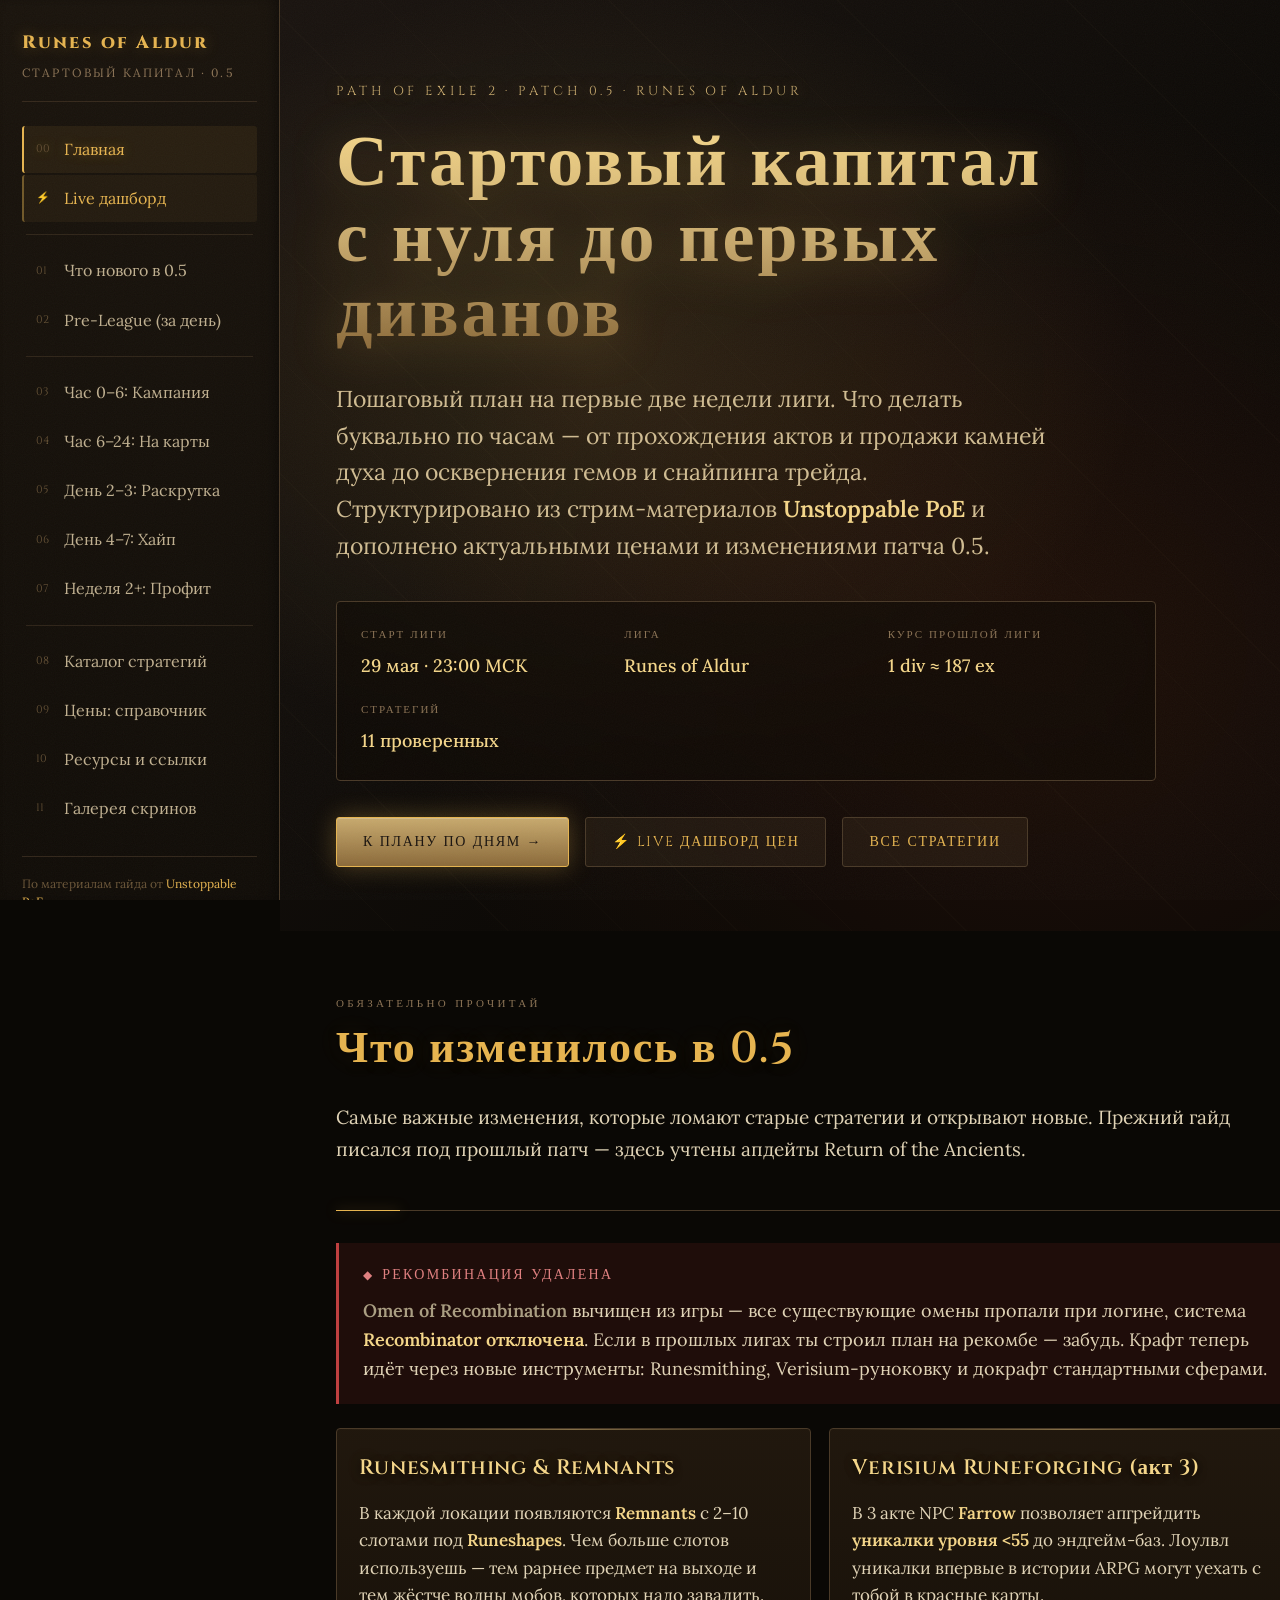
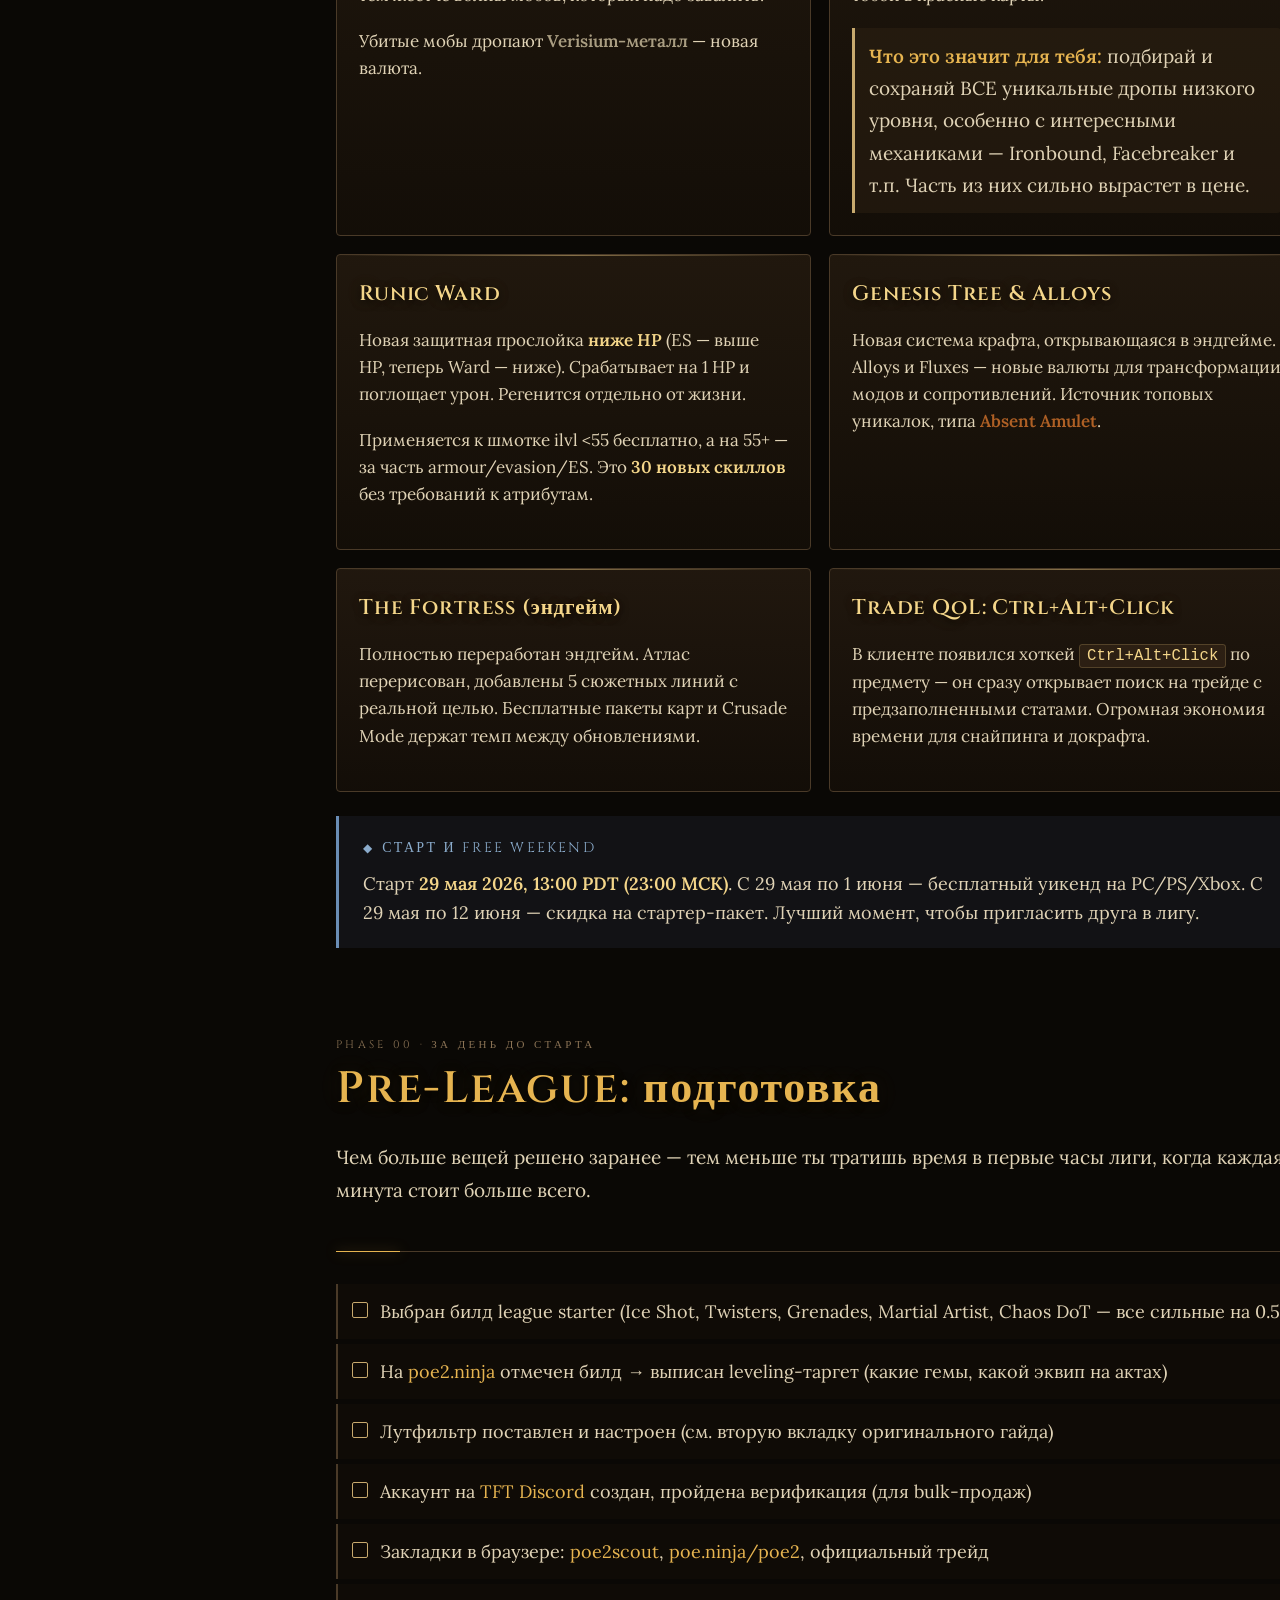
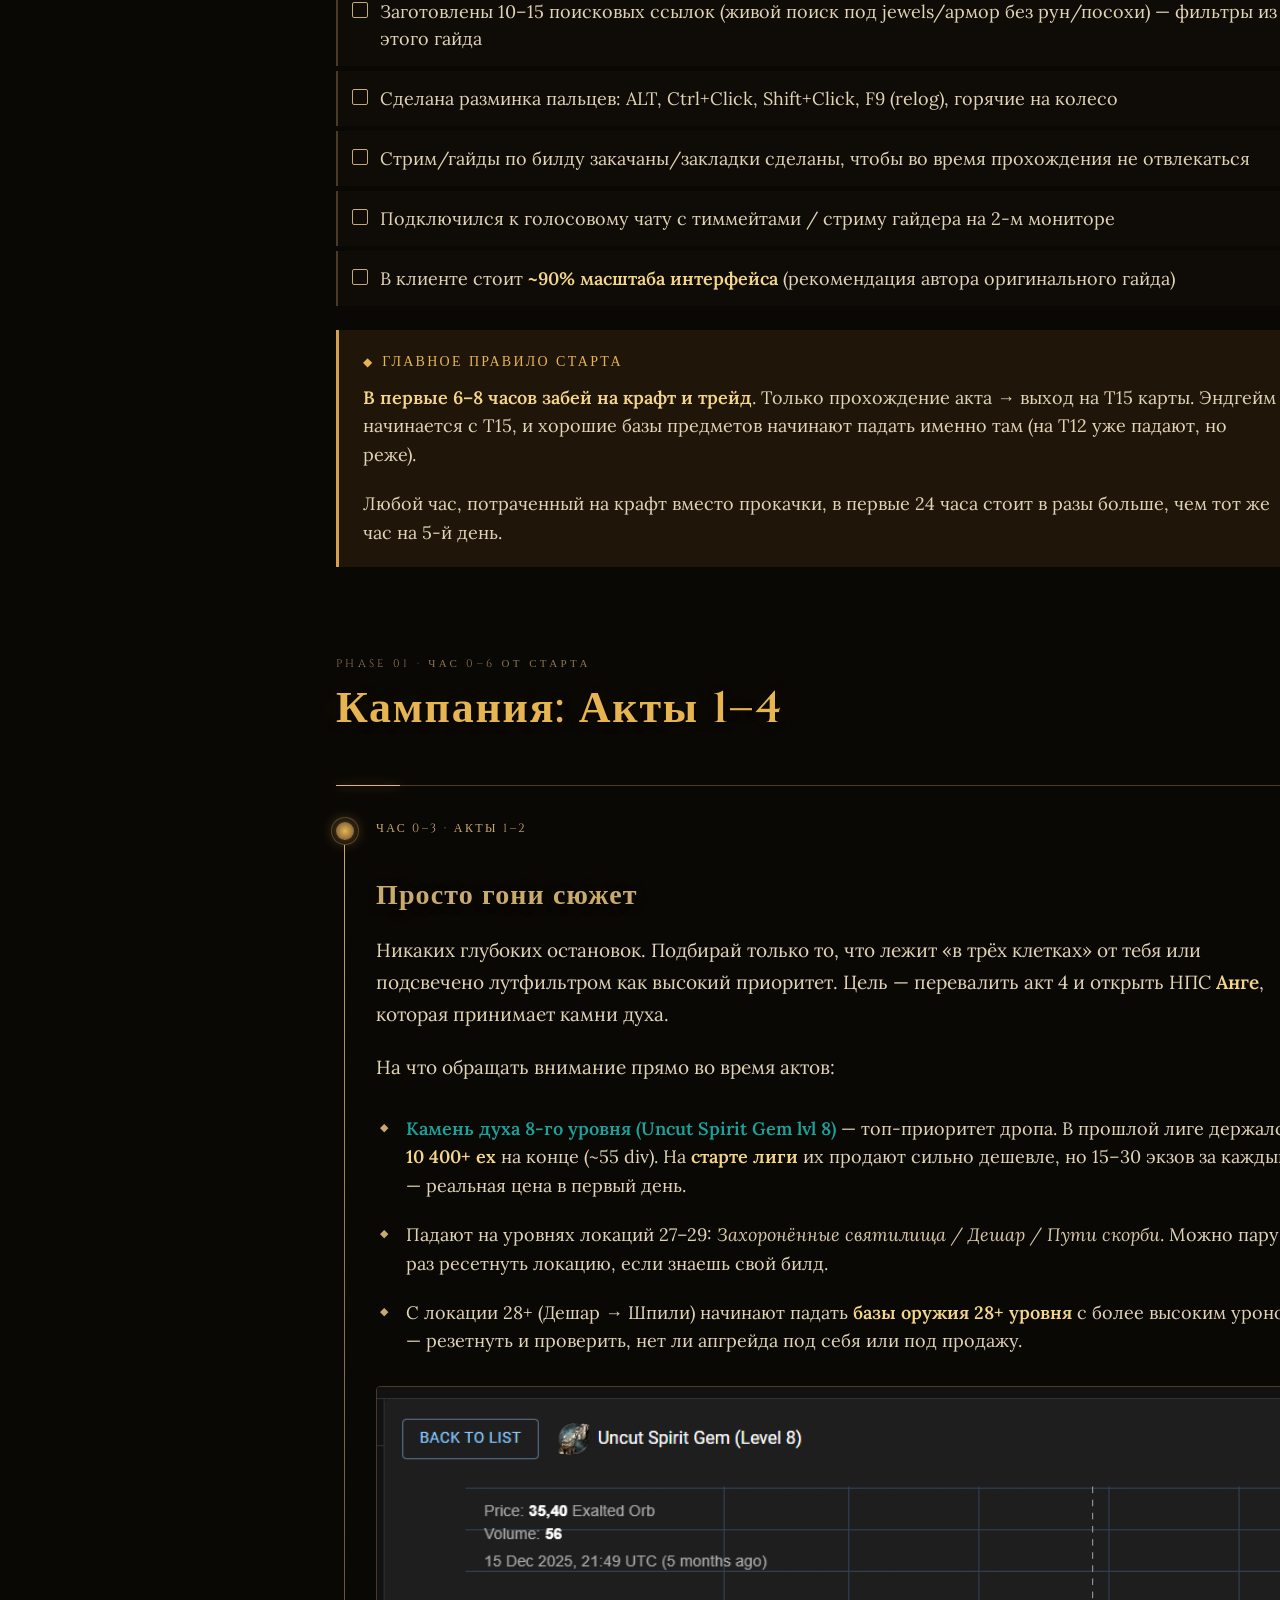
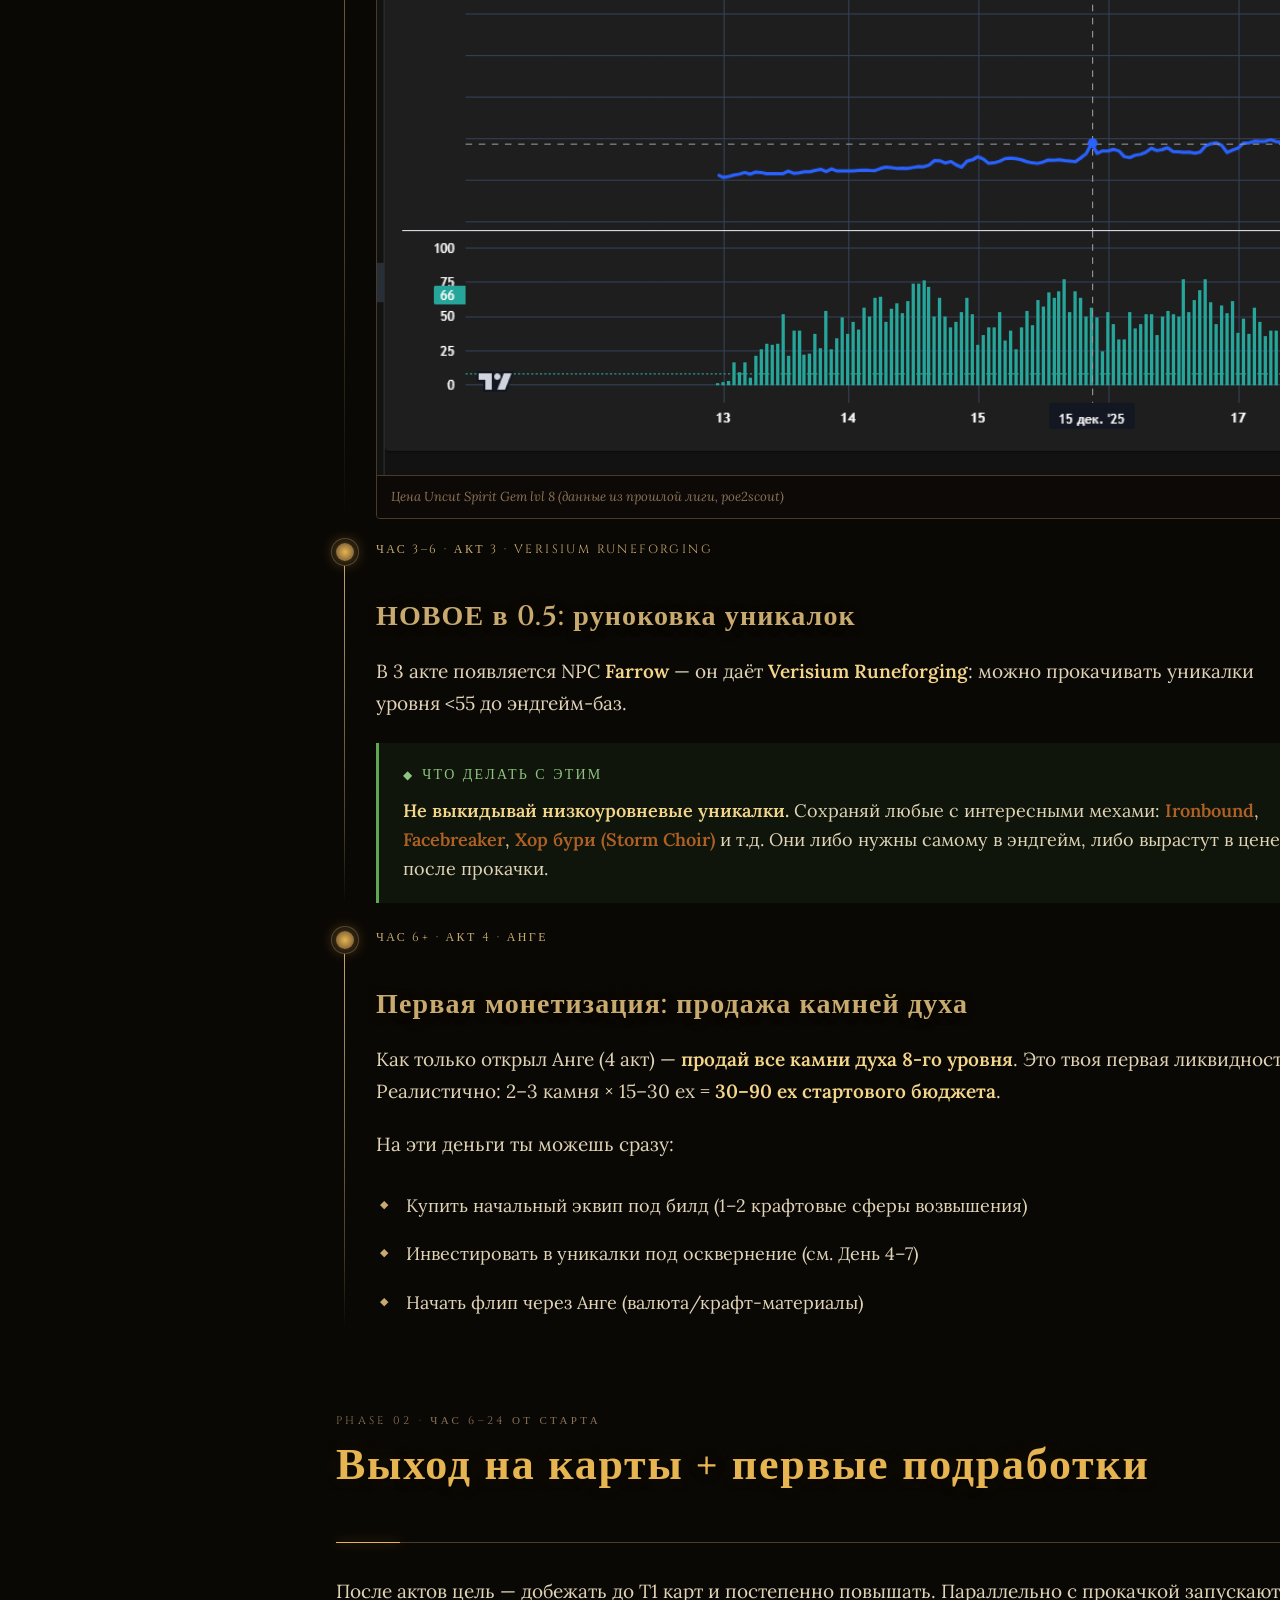
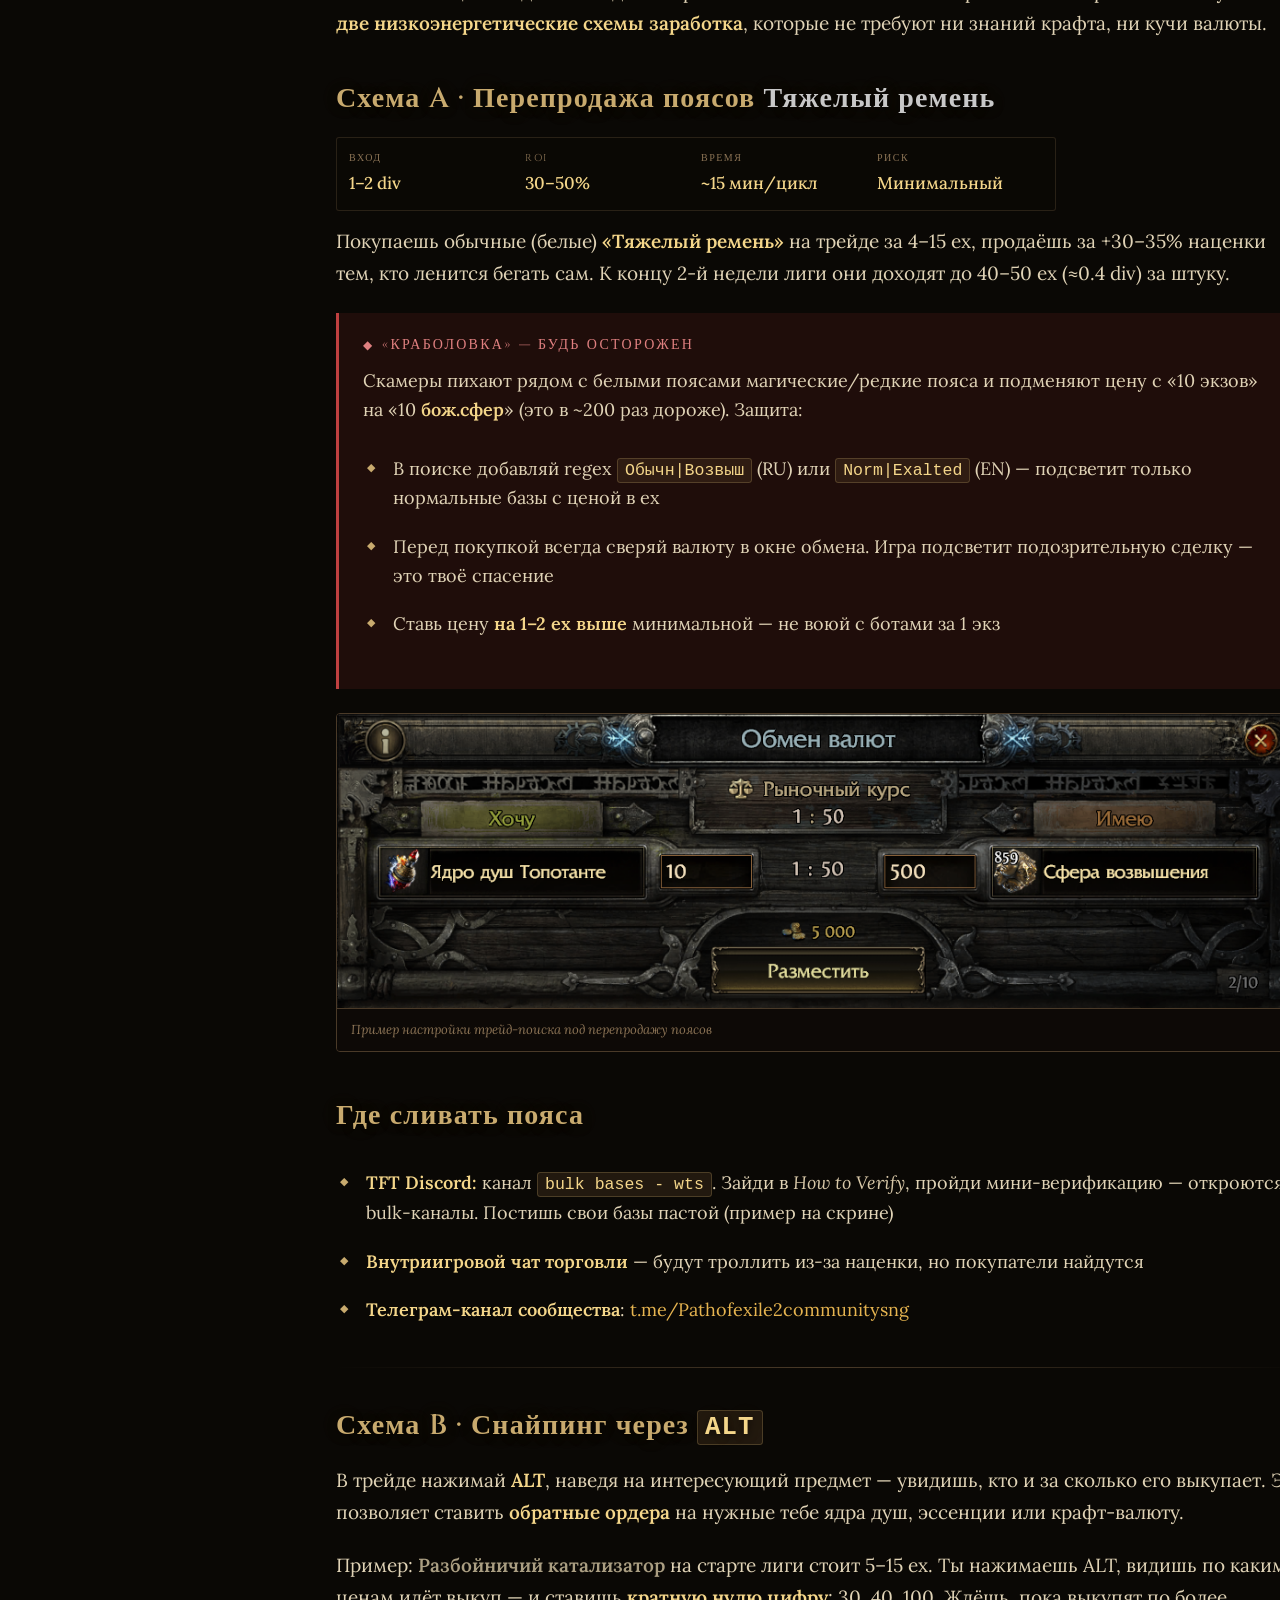
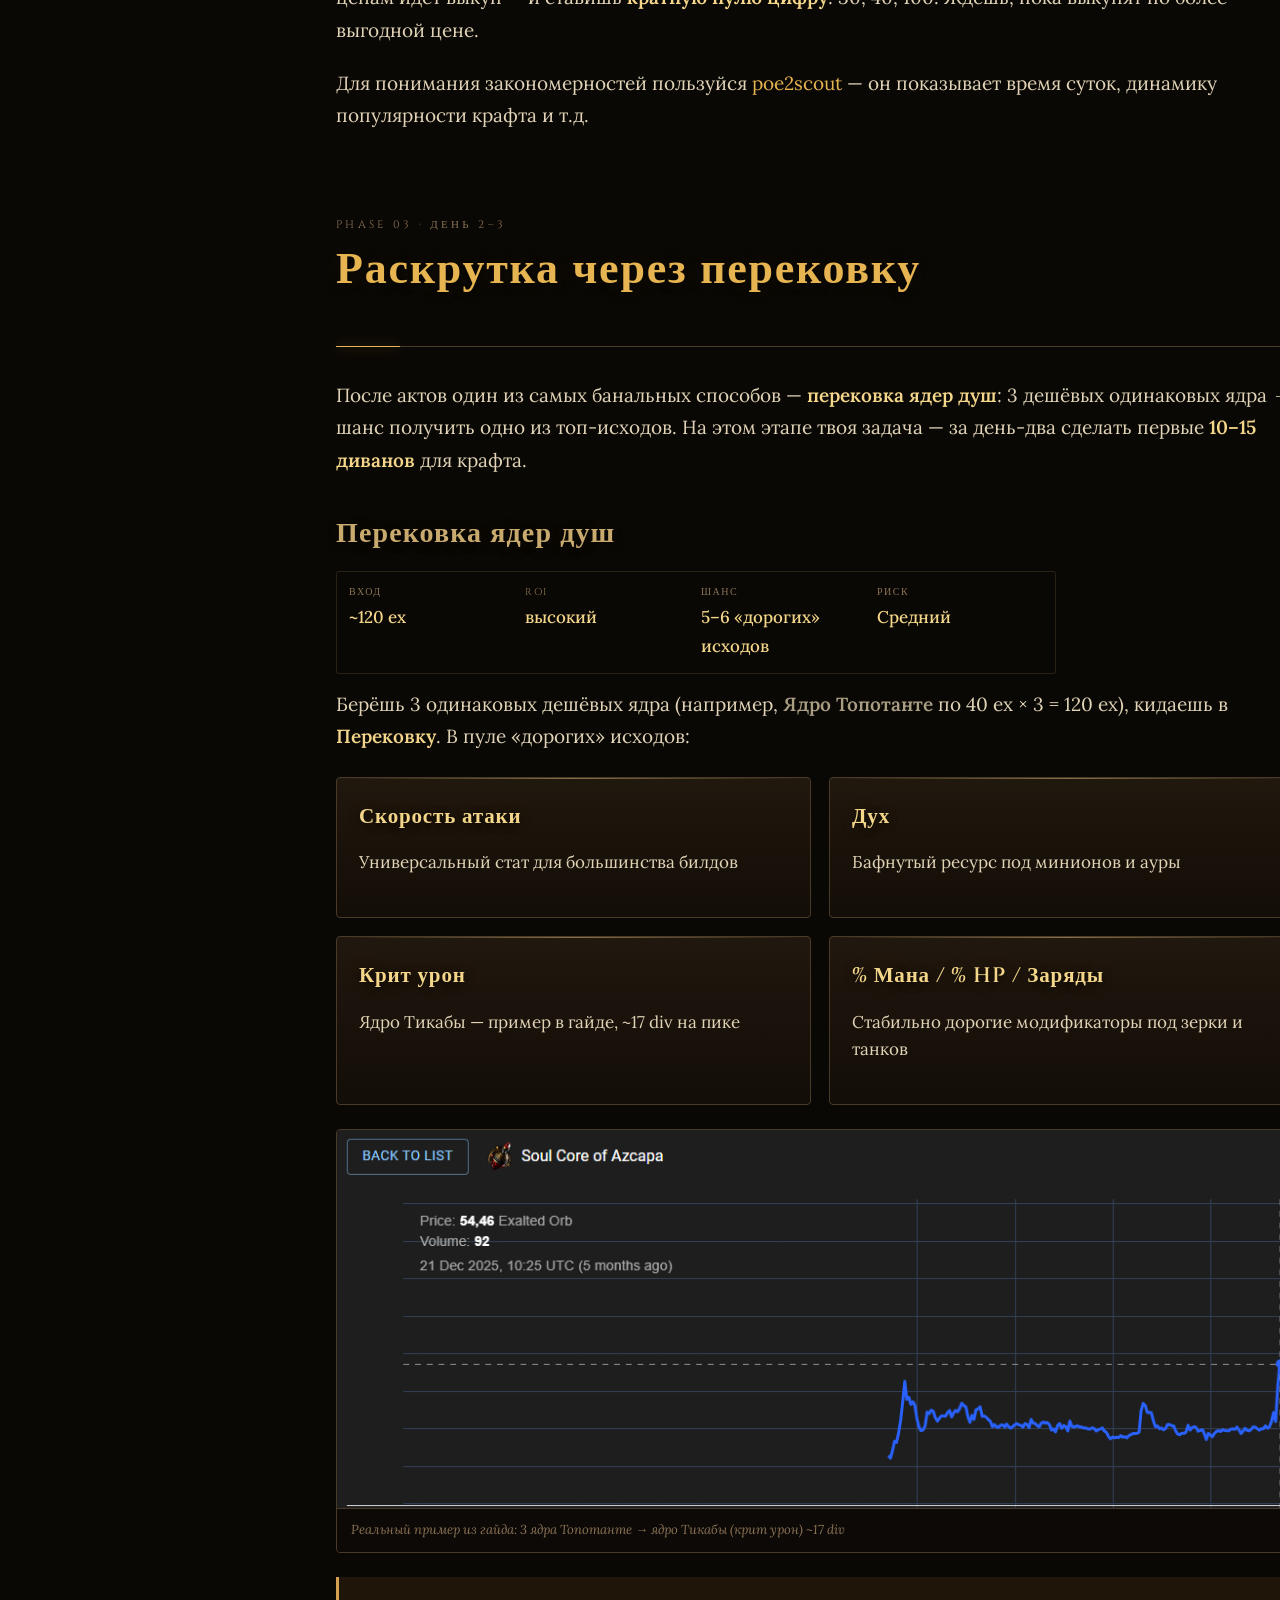
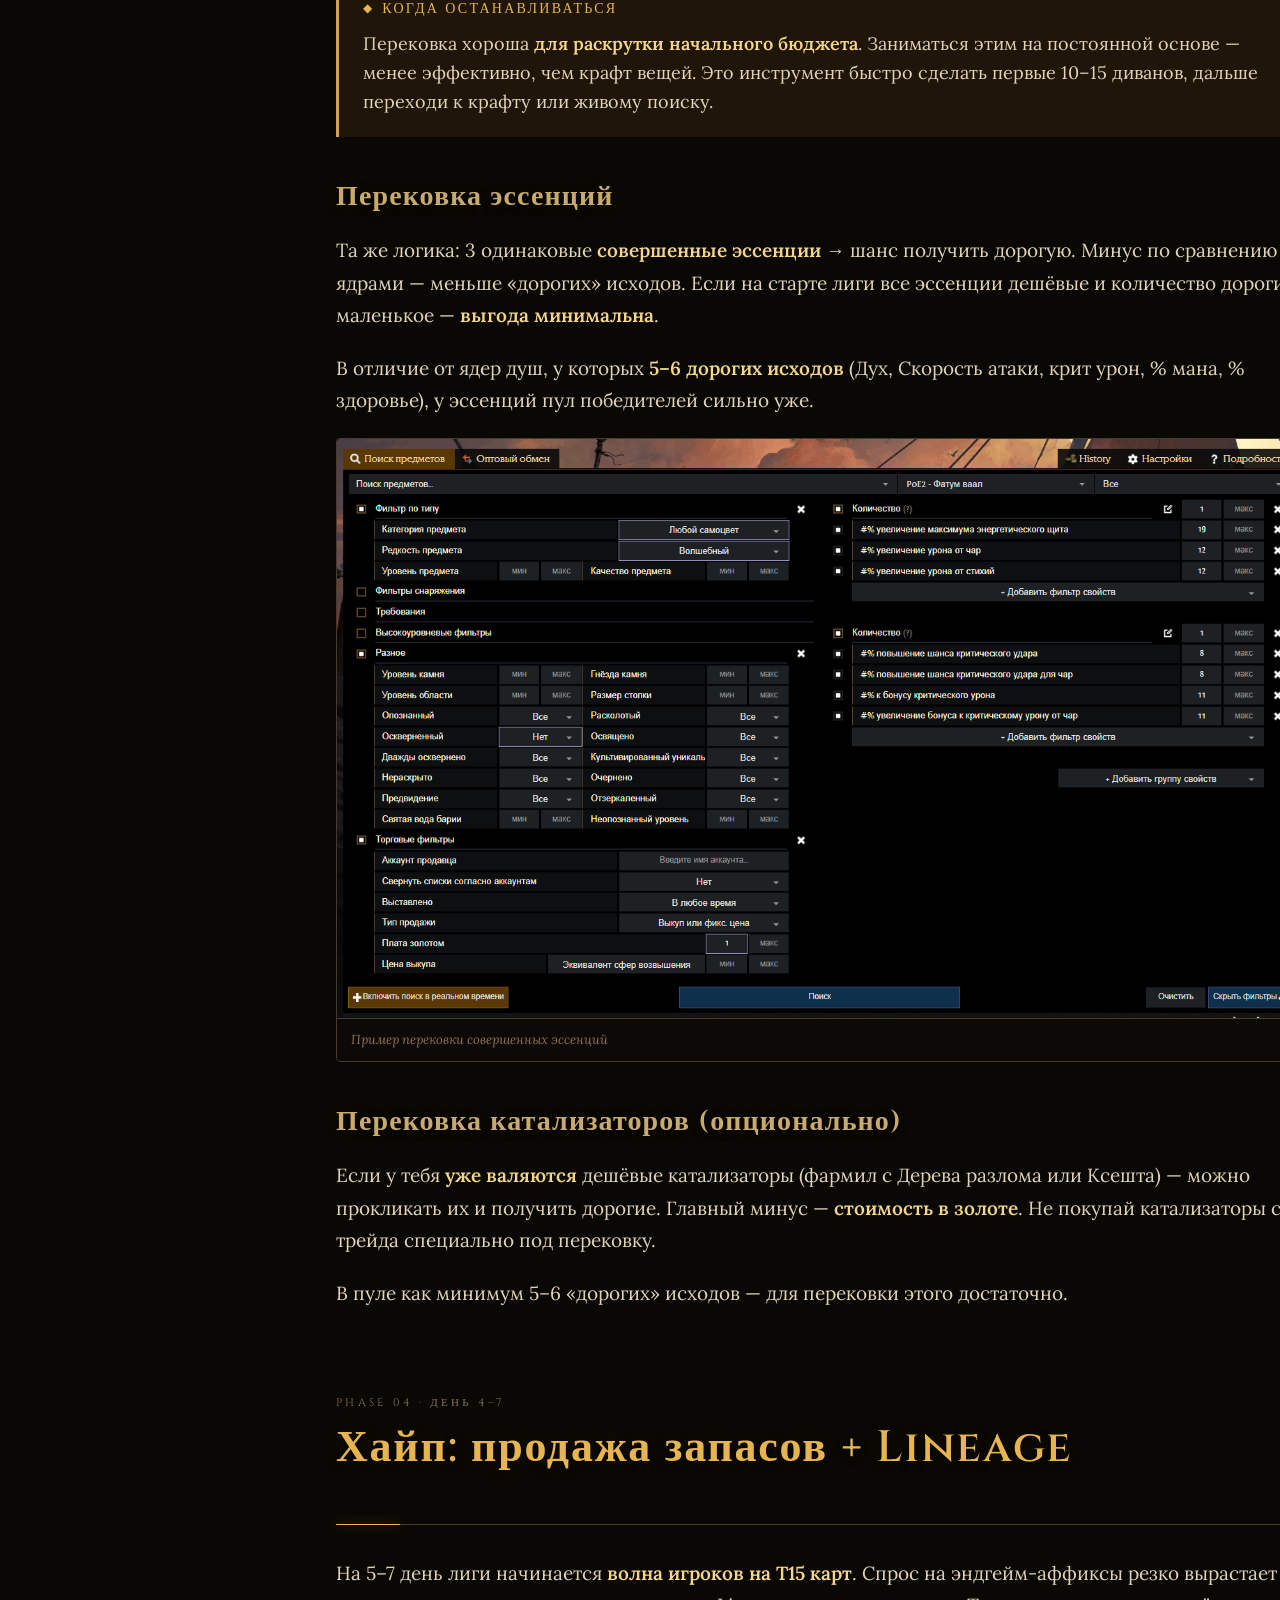
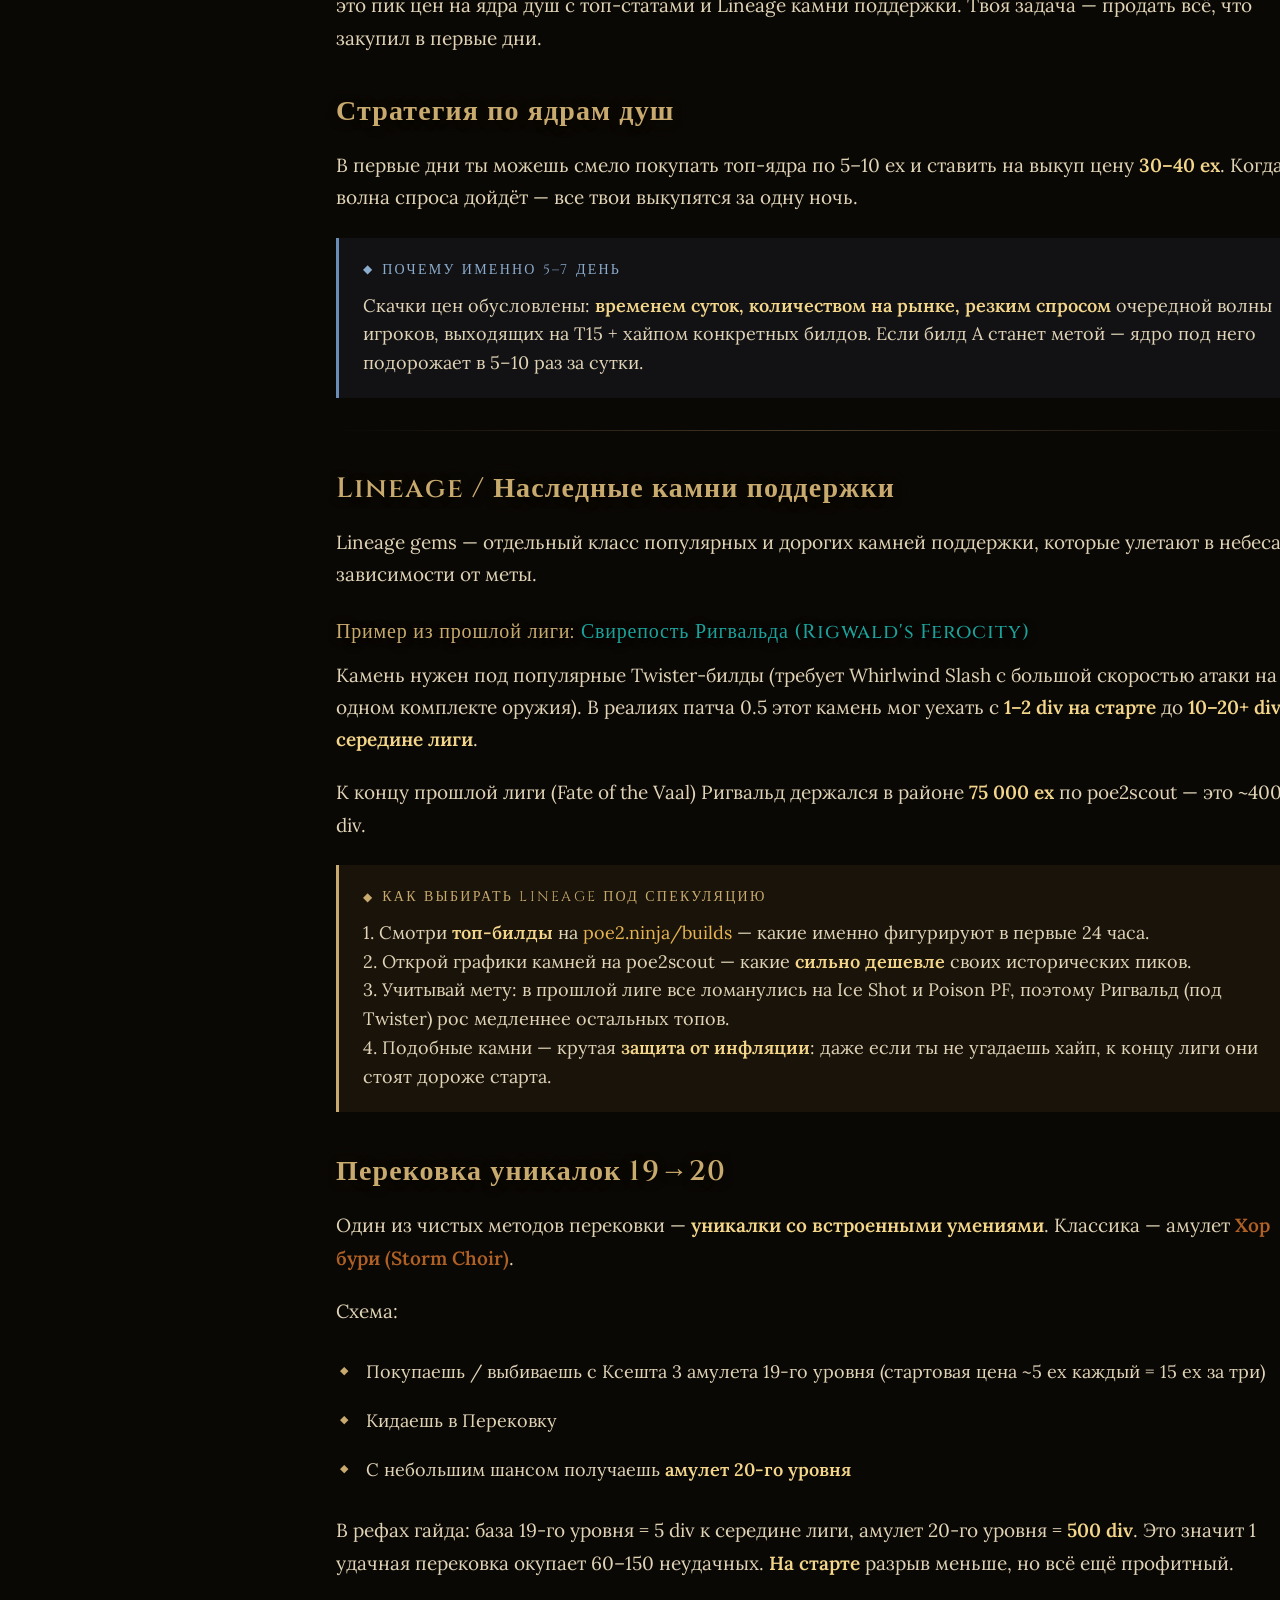
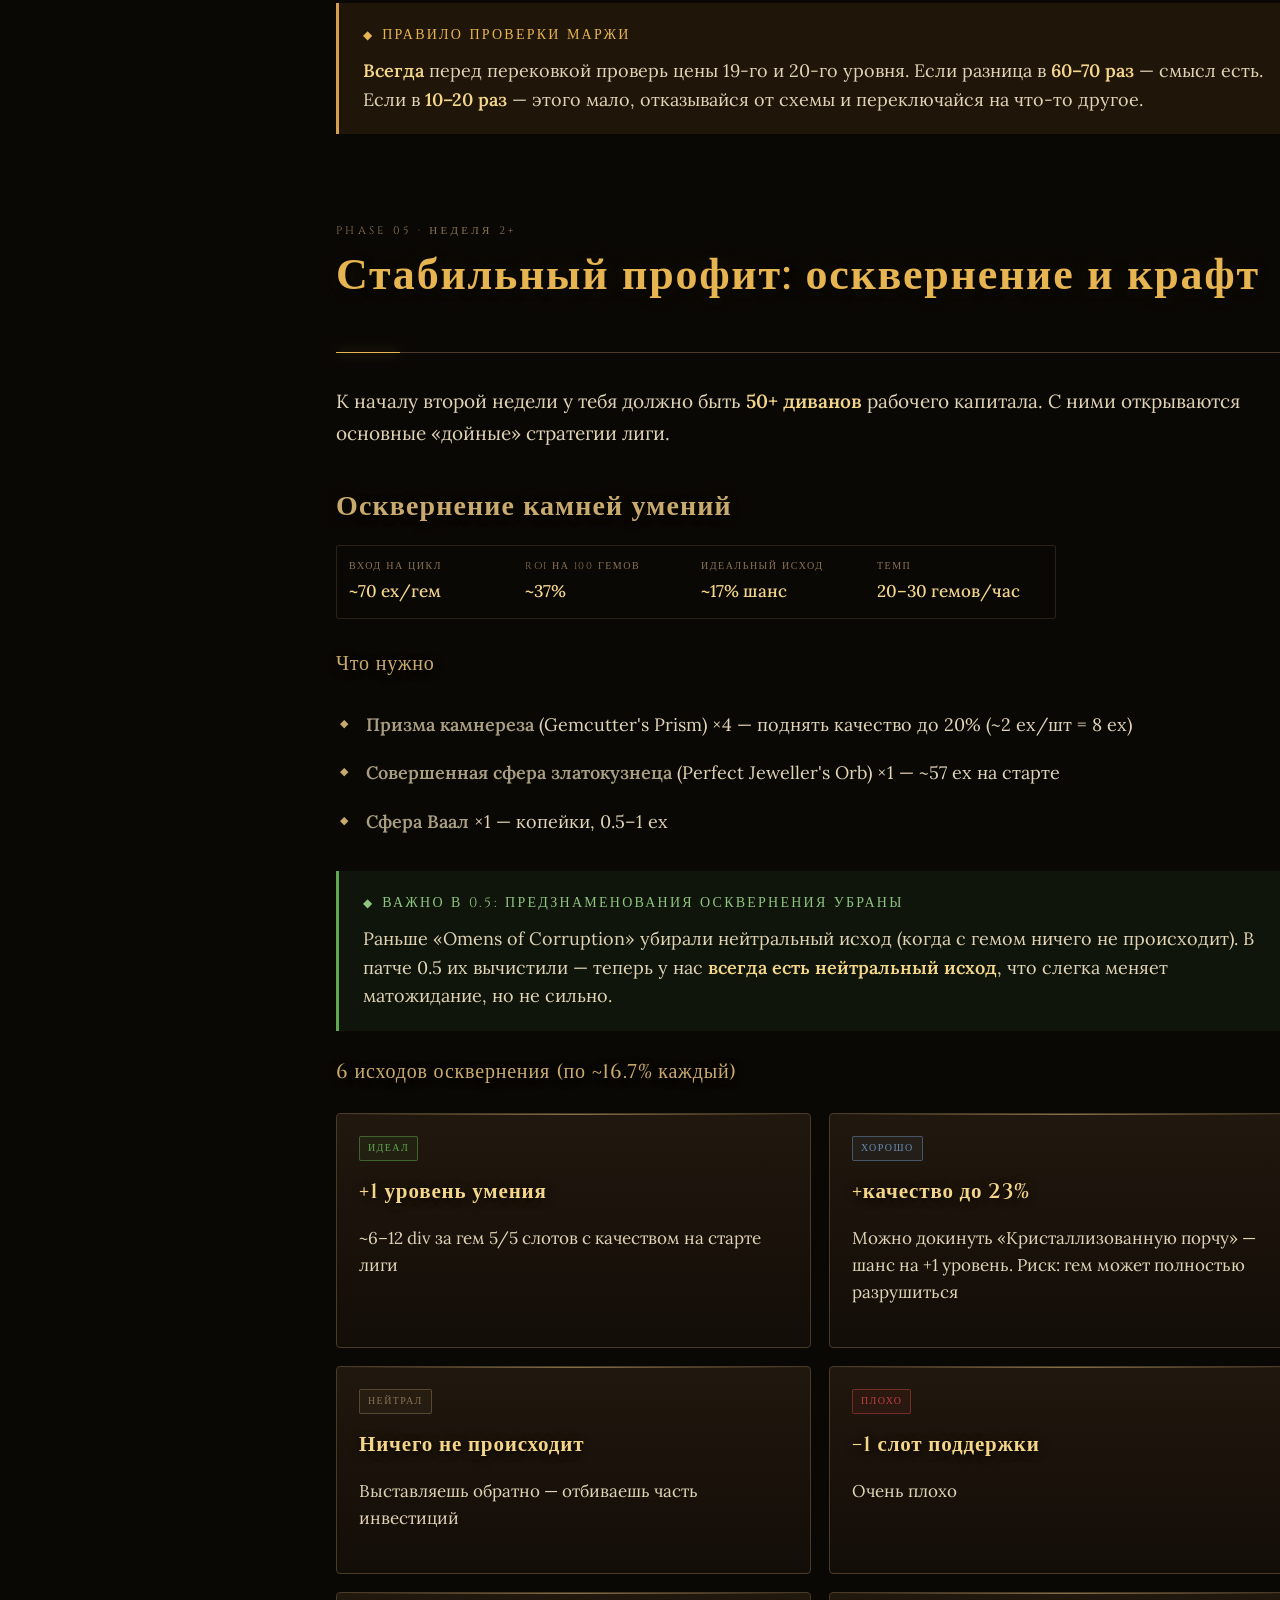
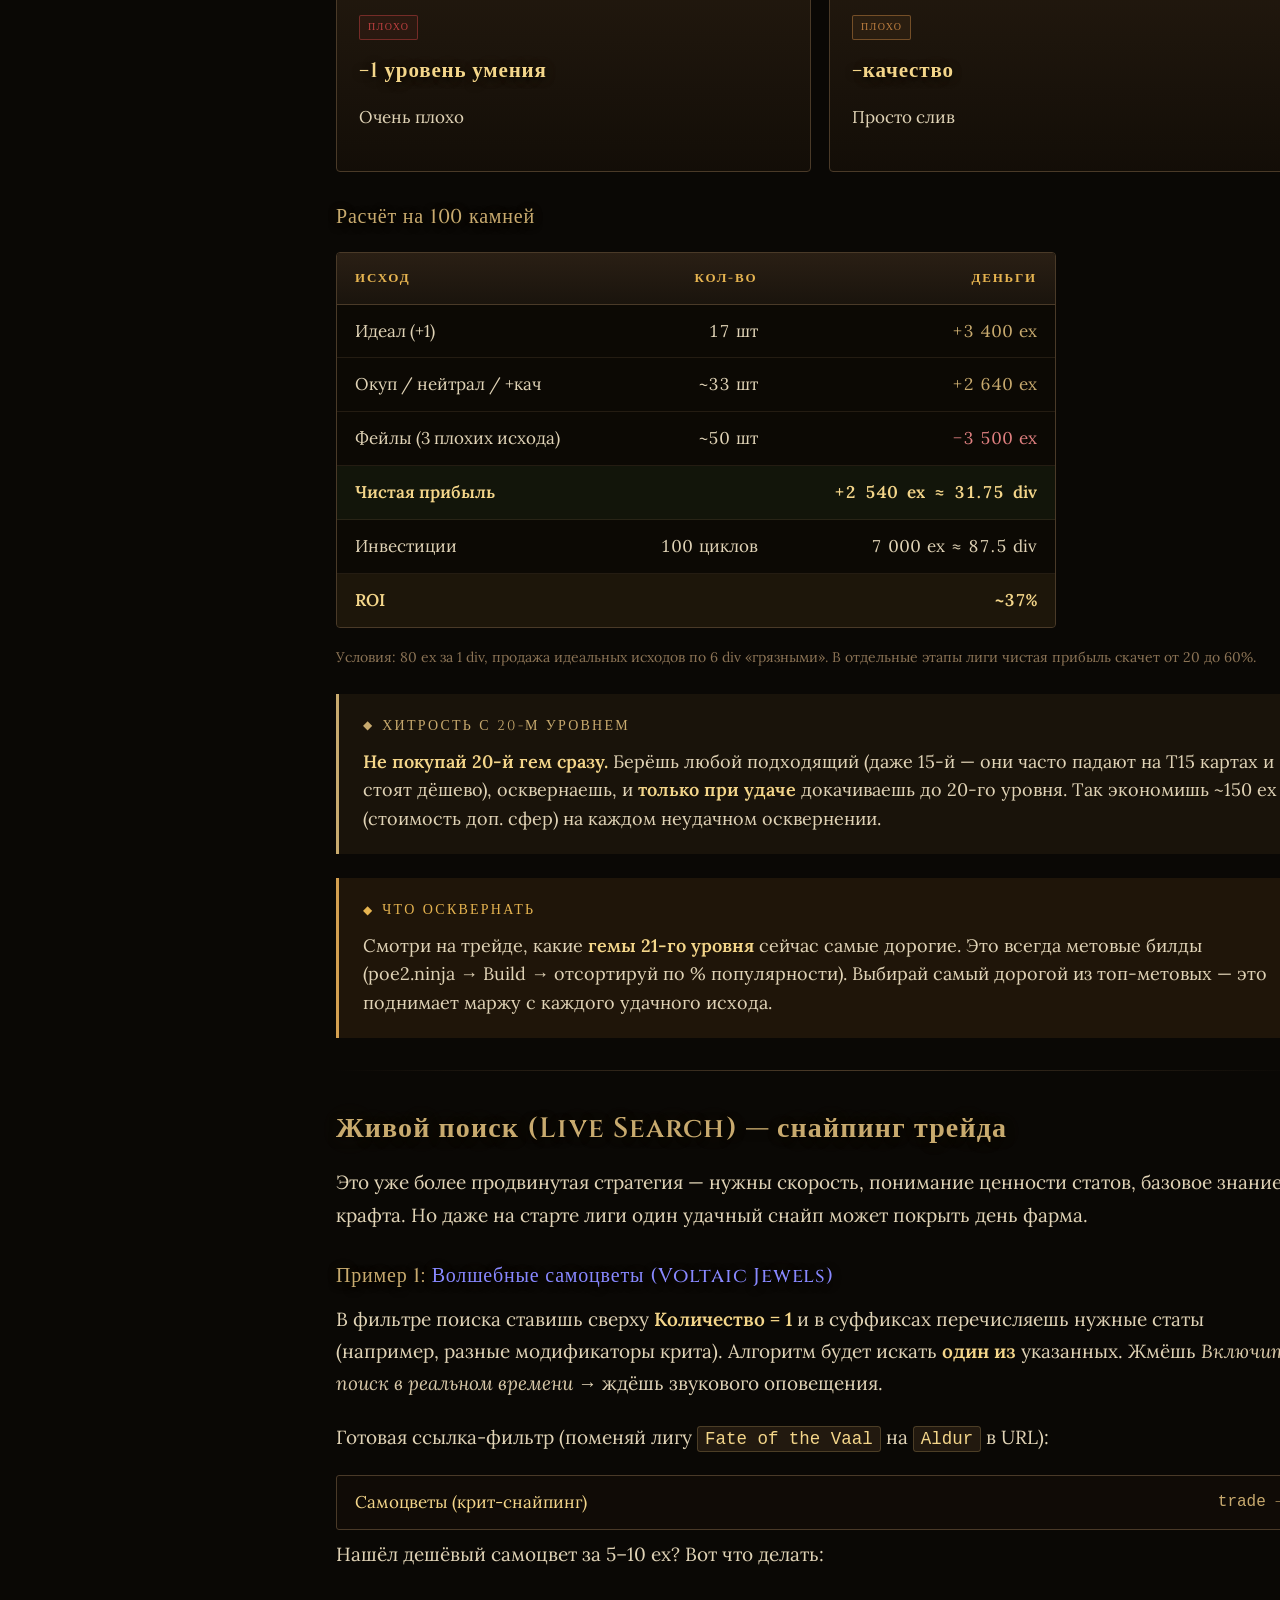
==== commit 2adc448f: "feat: live dashboard with auto-computed economy opportunities - scripts/fetch-and-compute.mjs: pulls" ====
--- a/index.html
+++ b/index.html
@@ -24,6 +24,8 @@
     </a>
     <nav class="nav" id="nav">
       <a href="#hero"><span class="nav-num">00</span>Главная</a>
+      <a href="dashboard.html" style="color:#e6b450; background: rgba(230, 180, 80, 0.06); border-left-color: rgba(230,180,80,0.4);"><span class="nav-num">⚡</span>Live дашборд</a>
+      <div class="nav-divider"></div>
       <a href="#new-in-05"><span class="nav-num">01</span>Что нового в 0.5</a>
       <a href="#pre-league"><span class="nav-num">02</span>Pre-League (за день)</a>
       <div class="nav-divider"></div>
@@ -76,6 +78,7 @@
         </div>
         <div class="hero-cta">
           <a href="#pre-league" class="btn btn-primary">К плану по дням →</a>
+          <a href="dashboard.html" class="btn btn-secondary">⚡ Live дашборд цен</a>
           <a href="#strategies" class="btn btn-secondary">Все стратегии</a>
         </div>
       </div>
